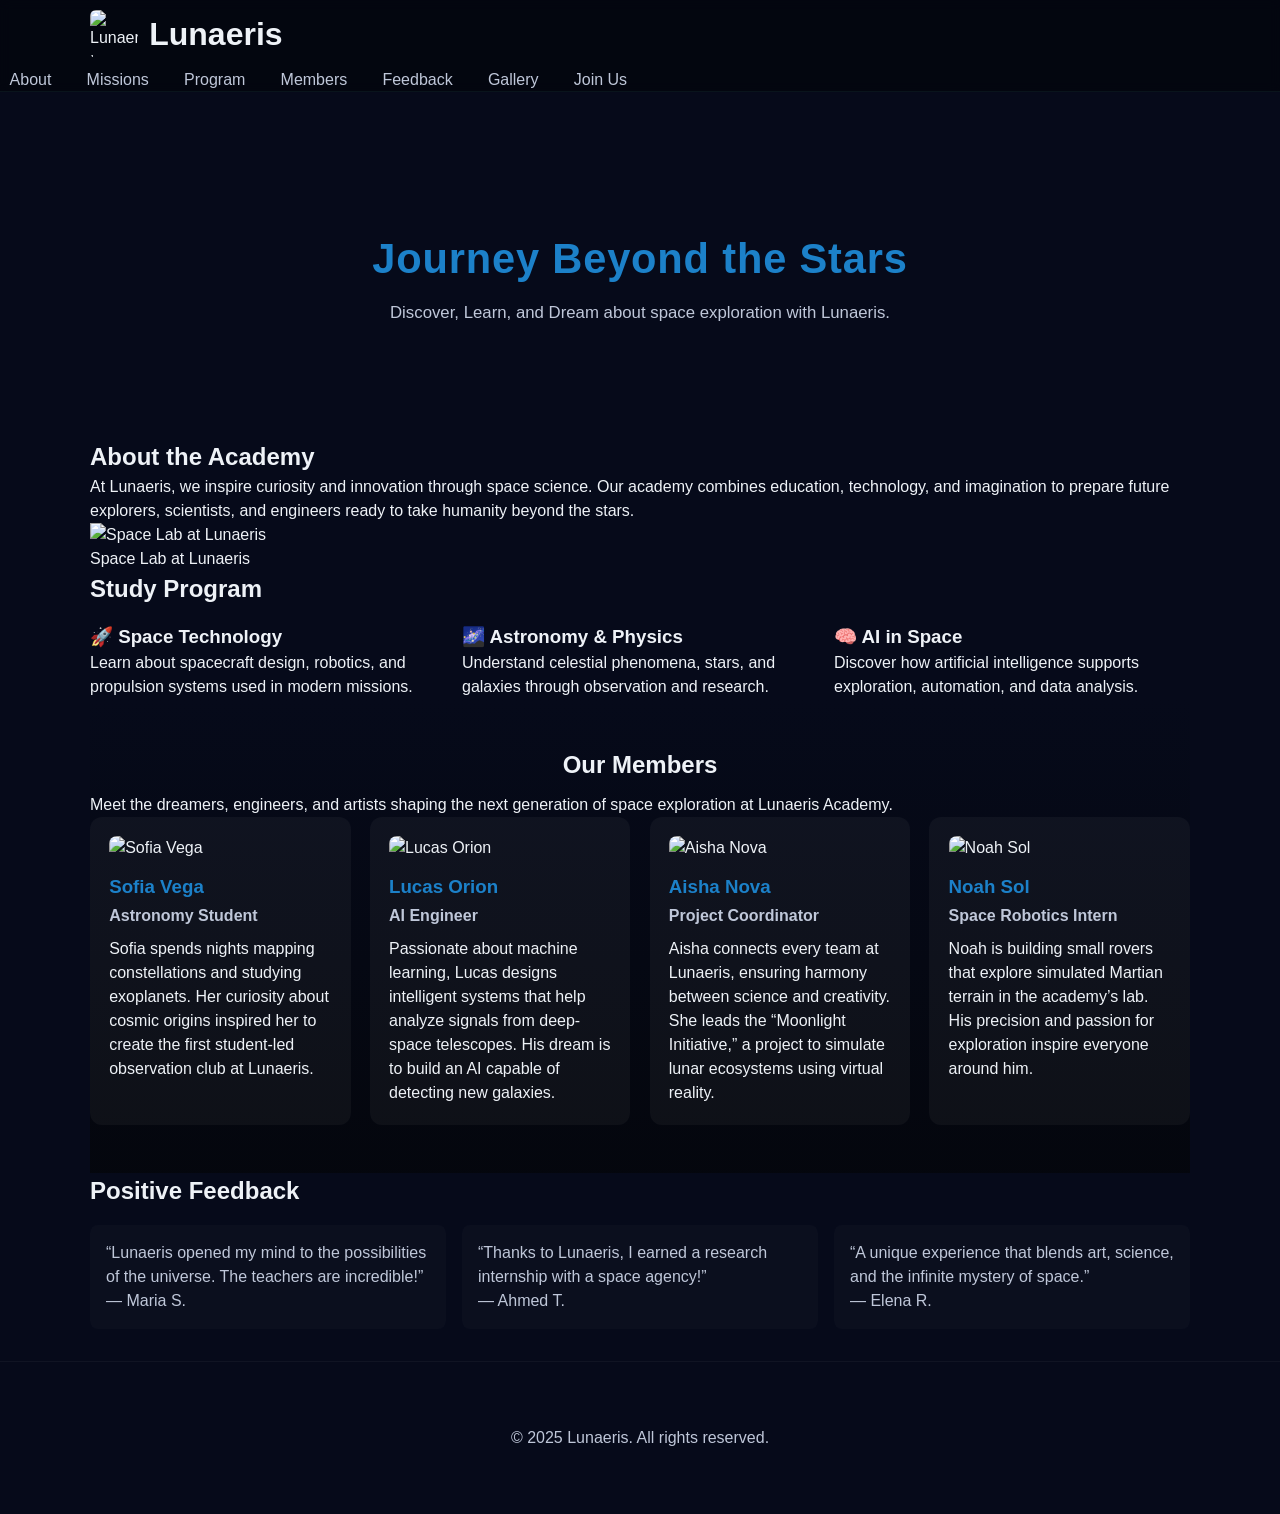
==== index.html @ 00a71065 "cambio 3" ====
<!DOCTYPE html>
<html lang="en">

<head>
    <meta charset="UTF-8">
    <meta name="viewport" content="width=device-width, initial-scale=1.0">
    <title>LUNAERIS— Exploring Beyond</title>
    <link rel="stylesheet" href="css/style.css">
    <link rel="icon" href="Recursos/favicon.png" type="image/png">
</head>

<body>
    <header class="header">
        <div class="container nav-container">
            <div class="logo">
                <img src="recursos/logo-lunaeris.png" alt="Lunaeris Logo">
                <h1>Lunaeris</h1>
            </div>
        </div>
        <nav class="nav">
            <ul class="nav-list">

                <li><a href="#about">About</a></li>
                <li><a href="#">Missions</a></li>
                <li><a href="#program">Program</a></li>
                <li><a href="#members">Members</a></li>
                <li><a href="#feedback">Feedback</a></li>
                <li><a href="gallery.html">Gallery</a></li>
                <li><a href="visit.html">Join Us</a></li>
            </ul>
        </nav>
    </header>
    <main class="container">
        <section class="hero">
            <h2>Journey Beyond the Stars</h2>
            <p>Discover, Learn, and Dream about space exploration with Lunaeris.</p>
        </section>
        <!-- ABOUT SECTION -->
        <section class="about">
            <div>
                <h2>About the Academy</h2>
                <p>At Lunaeris, we inspire curiosity and innovation through space science.
                    Our academy combines education, technology, and imagination to prepare future explorers,
                    scientists, and engineers ready to take humanity beyond the stars.</p>
                <img src="recursos/spacelab.jpeg" alt="Space Lab at Lunaeris">
                <p>Space Lab at Lunaeris</p>
            </div>
        </section>

        <!-- PROGRAM SECTION -->
        <section id="program" class="program">
            <h2>Study Program</h2>
            <div class="program-grid">
                <div class="program-item">
                    <h3>🚀 Space Technology</h3> <!--remove the icons-->
                    <p>Learn about spacecraft design, robotics, and propulsion systems used in modern missions.</p>
                </div>
                <div class="program-item">
                    <h3>🌌 Astronomy & Physics</h3>
                    <p>Understand celestial phenomena, stars, and galaxies through observation and research.</p>
                </div>
                <div class="program-item">
                    <h3>🧠 AI in Space</h3>
                    <p>Discover how artificial intelligence supports exploration, automation, and data analysis.</p>
                </div>
            </div>
        </section>

        <!-- MEMBERS SECTION -->
        <section id="members" class="members">
            <h2>Our Members</h2>
            <p>Meet the dreamers, engineers, and artists shaping the next generation of space exploration at
                Lunaeris Academy.
            </p>

            <div class="members-grid">
                <div class="member-card">
                    <img src="recursos/sofia.jpg" alt="Sofia Vega">
                    <h3>Sofia Vega</h3>
                    <p class="role">Astronomy Student</p>
                    <p class="desc">
                        Sofia spends nights mapping constellations and studying exoplanets. Her curiosity about
                        cosmic origins
                        inspired
                        her to create the first student-led observation club at Lunaeris.
                    </p>
                </div>

                <div class="member-card">
                    <img src="recursos/lucas.jpg" alt="Lucas Orion">
                    <h3>Lucas Orion</h3>
                    <p class="role">AI Engineer</p>
                    <p class="desc">
                        Passionate about machine learning, Lucas designs intelligent systems that help analyze
                        signals from
                        deep-space telescopes.
                        His dream is to build an AI capable of detecting new galaxies.
                    </p>
                </div>

                <div class="member-card">
                    <img src="recursos/aicha.jpg" alt="Aisha Nova">
                    <h3>Aisha Nova</h3>
                    <p class="role">Project Coordinator</p>
                    <p class="desc">
                        Aisha connects every team at Lunaeris, ensuring harmony between science and creativity.
                        She leads the “Moonlight Initiative,” a project to simulate lunar ecosystems using virtual
                        reality.
                    </p>
                </div>

                <div class="member-card">
                    <img src="recursos/noah.jpg" alt="Noah Sol">
                    <h3>Noah Sol</h3>
                    <p class="role">Space Robotics Intern</p>
                    <p class="desc">
                        Noah is building small rovers that explore simulated Martian terrain in the academy’s lab.
                        His precision and passion for exploration inspire everyone around him.
                    </p>
                </div>
            </div>
        </section>

        <!-- FEEDBACK SECTION -->
        <section id="feedback" class="feedback">
            <h2>Positive Feedback</h2>
            <div class="feedback-grid">
                <blockquote>
                    “Lunaeris opened my mind to the possibilities of the universe. The teachers are incredible!”<br>
                    <span>— Maria S.</span>
                </blockquote>
                <blockquote>
                    “Thanks to Lunaeris, I earned a research internship with a space agency!”<br>
                    <span>— Ahmed T.</span>
                </blockquote>
                <blockquote>
                    “A unique experience that blends art, science, and the infinite mystery of space.”<br>
                    <span>— Elena R.</span>
                </blockquote>
            </div>
        </section>
    </main>
    <footer class="footer">
        <div class="container">
            <p>&copy; 2025 Lunaeris. All rights reserved.</p>
        </div>
        <div class="social">
            <a href="#"><i class="instagram"></i></a>
            <a href="#"><i class="facebook"></i></a>
            <a href="#"><i class="twitter"></i></a>
            <a href="#"><i class="youtube"></i></a>
        </div>
    </footer>


</body>

</html>
---- css/style.css ----
/* 🌙 1. RESET + GLOBAL STYLES
* {
    margin: 0;
    padding: 0;
    box-sizing: border-box;
}

:root {
    --bg-dark: #060b1a;
    --accent: #7fffd4;
    --text-light: #f0f0f0;
    --text-gray: #a0a0a0;
    --card-bg: rgba(255, 255, 255, 0.05);
}

body {
    font-family: 'Poppins', sans-serif;
    color: var(--text-light);
    background-color: var(--bg-dark);
    line-height: 1.6;
}

/* 🌠 2. GLOBAL CONTAINER + BASIC STRUCTURE */
/* .container {
    width: 90%;
    max-width: 1100px;
    margin: 0 auto;
    padding: 2rem 0;
} */

/* 🌌 3. HEADER */
/* .header {
    background: rgba(0, 0, 0, 0.4);
    position: sticky;
    top: 0;
    backdrop-filter: blur(10px);
}

.nav-container {
    display: flex;
    justify-content: space-between;
    align-items: center;
}

.logo {
    display: flex;
    align-items: center;
    gap: 0.7rem;
}

.logo img {
    width: 50px;
    height: 50px;
}

.nav-list {
    display: flex;
    list-style: none;
    gap: 1.5rem;
}

.nav-list a {
    color: var(--text-light);
    text-decoration: none;
    font-weight: 500;
    transition: color 0.3s ease;
}

.nav-list a:hover {
    color: var(--accent);
} */

/* 🌙 4. HERO SECTION (WITH PARALLAX BACKGROUND) */
/* .hero {
    background-image: url("Recursos/effect.jpeg");
    background-attachment: fixed;
    background-position: center;
    background-size: cover;
    text-align: center;
    padding: 8rem 2rem;
}

.hero h2 {
    font-size: 2.8rem;
    margin-bottom: 1rem;
}

.hero p {
    font-size: 1.2rem;
    color: var(--text-gray);
}

.btn {
    display: inline-block;
    margin-top: 2rem;
    background: var(--accent);
    color: #000;
    padding: 0.8rem 1.5rem;
    border-radius: 50px;
    font-weight: bold;
    text-decoration: none;
    transition: all 0.3s ease;
}

.btn:hover {
    background: #fff;
} */

/* 🧑‍🚀 5. MEMBERS SECTION */
/* .members {
    background: linear-gradient(180deg, #0b1126 0%, #060b1a 100%);
    padding: 4rem 0;
    text-align: center;
}

.members h2 {
    font-size: 2rem;
    margin-bottom: 1rem;
}

.members p {
    color: var(--text-gray);
    margin-bottom: 2rem;
}

.members-grid {
    display: grid;
    grid-template-columns: repeat(auto-fit, minmax(250px, 1fr));
    gap: 2rem;
    justify-items: center;
}

.member-card {
    background: var(--card-bg);
    padding: 1.5rem;
    border-radius: 1rem;
    width: 100%;
    max-width: 280px;
    transition: transform 0.3s ease, box-shadow 0.3s ease;
}

.member-card:hover {
    transform: translateY(-8px);
    box-shadow: 0 10px 20px rgba(127, 255, 212, 0.15);
}

.member-card img {
    width: 100%;
    height: 240px;
    object-fit: cover;
    border-radius: 0.7rem;
    margin-bottom: 1rem;
}

.member-card h3 {
    color: var(--accent);
    margin-bottom: 0.3rem;
}

.member-card .role {
    font-weight: bold;
    color: var(--text-gray);
    margin-bottom: 0.5rem;
}

.member-card .desc {
    font-size: 0.9rem;
    color: #d0d0d0;
}

/* 🌑 6. FOOTER */
/* .footer {
    background: rgba(0, 0, 0, 0.4);
    text-align: center;
    padding: 2rem 0;
    border-top: 1px solid rgba(255, 255, 255, 0.1);
}

.footer .social a {
    color: var(--accent);
    margin: 0 0.5rem;
    font-size: 1.2rem;
    text-decoration: none;
} */ 



/* css/style.css - simple starter for hero + members + parallax */

* {
    margin: 0;
    padding: 0;
    box-sizing: border-box;
}

:root {
    --bg: #060a1a;
    --accent: #1c81c9;
    --muted: #bfc7d9;
    --card: rgba(255, 255, 255, 0.04);
}

body {
    font-family: 'Poppins', sans-serif;
    background: var(--bg);
    color: #eef2f7;
    line-height: 1.5;
}

/* container */
.container {
    width: 90%;
    max-width: 1100px;
    margin: 0 auto;
    padding: 2rem 0;
}

/* header */
.header {
    position: sticky;
    top: 0;
    background: rgba(0, 0, 0, 0.4);
    border-bottom: 1px solid rgba(127, 255, 224, 0.06);
    backdrop-filter: blur(6px);
}

.nav-container {
    display: flex;
    align-items: center;
    justify-content: space-between;
    gap: 1rem;
    padding: 0.6rem 0;
}

.logo {
    display: flex;
    align-items: center;
    gap: .7rem;
}

.logo img {
    width: 48px;
    height: 48px;
    object-fit: cover;
    border-radius: 6px;
}

.nav-list {
    display: flex;
    gap: 1rem;
    list-style: none;
}

.nav-list a {
    color: var(--muted);
    text-decoration: none;
    padding: .35rem .6rem;
    border-radius: 6px;
    transition: all .18s;
}

.nav-list a:hover {
    color: var(--accent);
    background: rgba(255, 255, 255, 0.02);
}

/* HERO with parallax */
.hero {
    background-image: url('../recursos/parallax-space.jpg');
    background-attachment: fixed;
    background-size: cover;
    background-position: center;
    padding: 6.5rem 1rem;
    text-align: center;
}

.hero h2 {
    font-size: 2.6rem;
    color: var(--accent);
    margin-bottom: .5rem;
    letter-spacing: .02em;
}

.hero p {
    color: var(--muted);
    font-size: 1.05rem;
    max-width: 800px;
    margin: 0.6rem auto;
}

.btn {
    display: inline-block;
    margin-top: 1.2rem;
    padding: .7rem 1.2rem;
    background: linear-gradient(90deg, var(--accent), #ff66b2);
    color: #001;
    border-radius: 999px;
    font-weight: 700;
    text-decoration: none;
}

/* ABOUT */
.about-inner {
    display: grid;
    grid-template-columns: 1fr 1fr;
    gap: 1.5rem;
    align-items: center;
}

.about-image img {
    width: 100%;
    max-height: 360px;
    object-fit: cover;
    border-radius: 10px;
}

/* PROGRAM */
.program-grid {
    display: grid;
    grid-template-columns: repeat(auto-fit, minmax(220px, 1fr));
    gap: 1rem;
    margin-top: 1rem;
}

/* MEMBERS */
.members {
    padding: 3rem 0;
    background: linear-gradient(180deg, rgba(6, 10, 26, 0.8), rgba(4, 6, 12, 0.9));
}

.members h2 {
    text-align: center;
    margin-bottom: .6rem;
}

.members .lead {
    text-align: center;
    color: var(--muted);
    margin-bottom: 1.2rem;
}

.members-grid {
    display: grid;
    grid-template-columns: repeat(auto-fit, minmax(250px, 1fr));
    gap: 1.2rem;
    justify-items: center;
}

.member-card {
    background: var(--card);
    padding: 1.2rem;
    border-radius: 12px;
    width: 100%;
    max-width: 320px;
    transition: transform .25s, box-shadow .25s;
}

.member-card img {
    width: 100%;
    height: 220px;
    object-fit: cover;
    border-radius: 8px;
    margin-bottom: .8rem;
}

.member-card h3 {
    color: var(--accent);
    margin-bottom: .2rem;
}

.member-card .role {
    color: var(--muted);
    font-weight: 600;
    margin-bottom: .6rem;
}

.member-card:hover {
    transform: translateY(-8px);
    box-shadow: 0 14px 30px rgba(50, 120, 140, 0.12);
}

/* FEEDBACK */
.feedback-grid {
    display: grid;
    grid-template-columns: repeat(auto-fit, minmax(220px, 1fr));
    gap: 1rem;
    margin-top: 1rem;
}

blockquote {
    background: rgba(255, 255, 255, 0.02);
    padding: 1rem;
    border-radius: 8px;
    color: var(--muted);
}

/* FOOTER */
.footer {
    padding: 2rem 0;
    text-align: center;
    border-top: 1px solid rgba(255, 255, 255, 0.04);
    color: var(--muted);
}

/* responsiveness */
@media (max-width:900px) {
    .about-inner {
        grid-template-columns: 1fr;
    }

    .hero h2 {
        font-size: 2rem;
    }
}
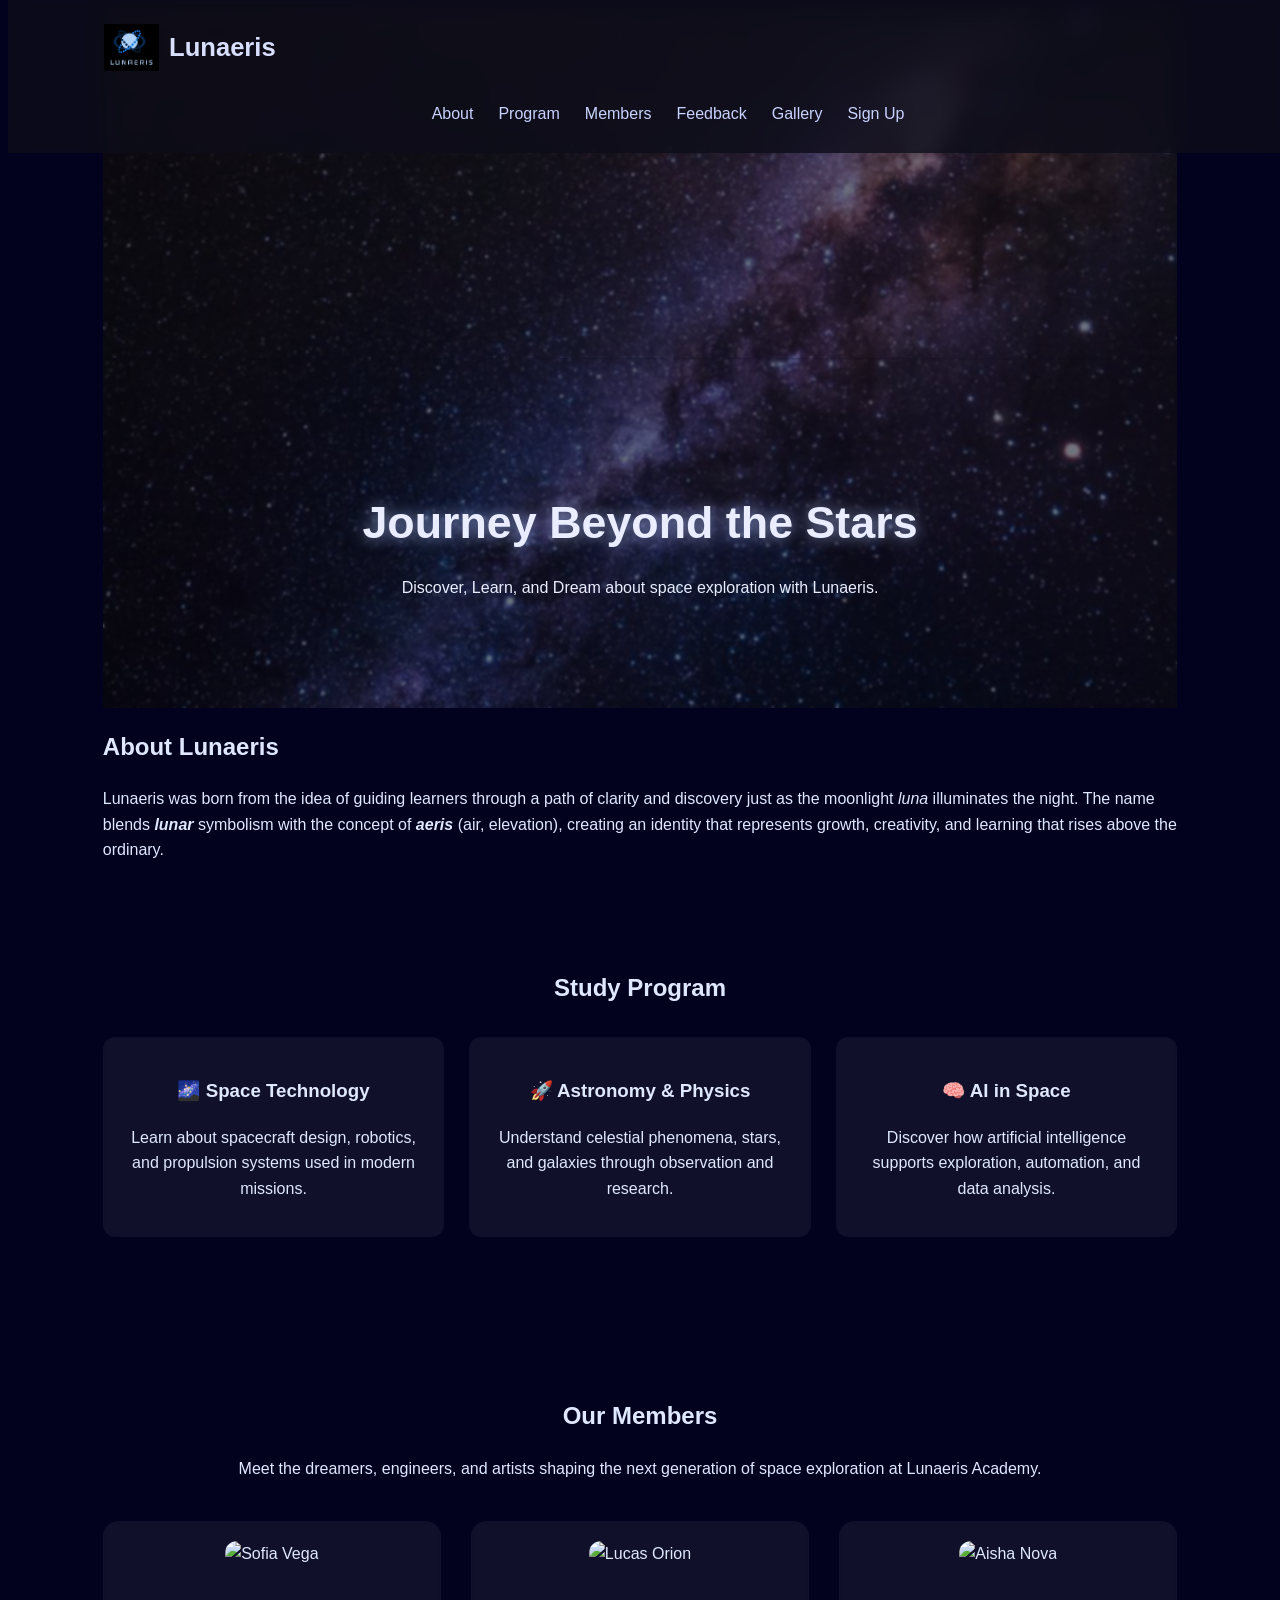
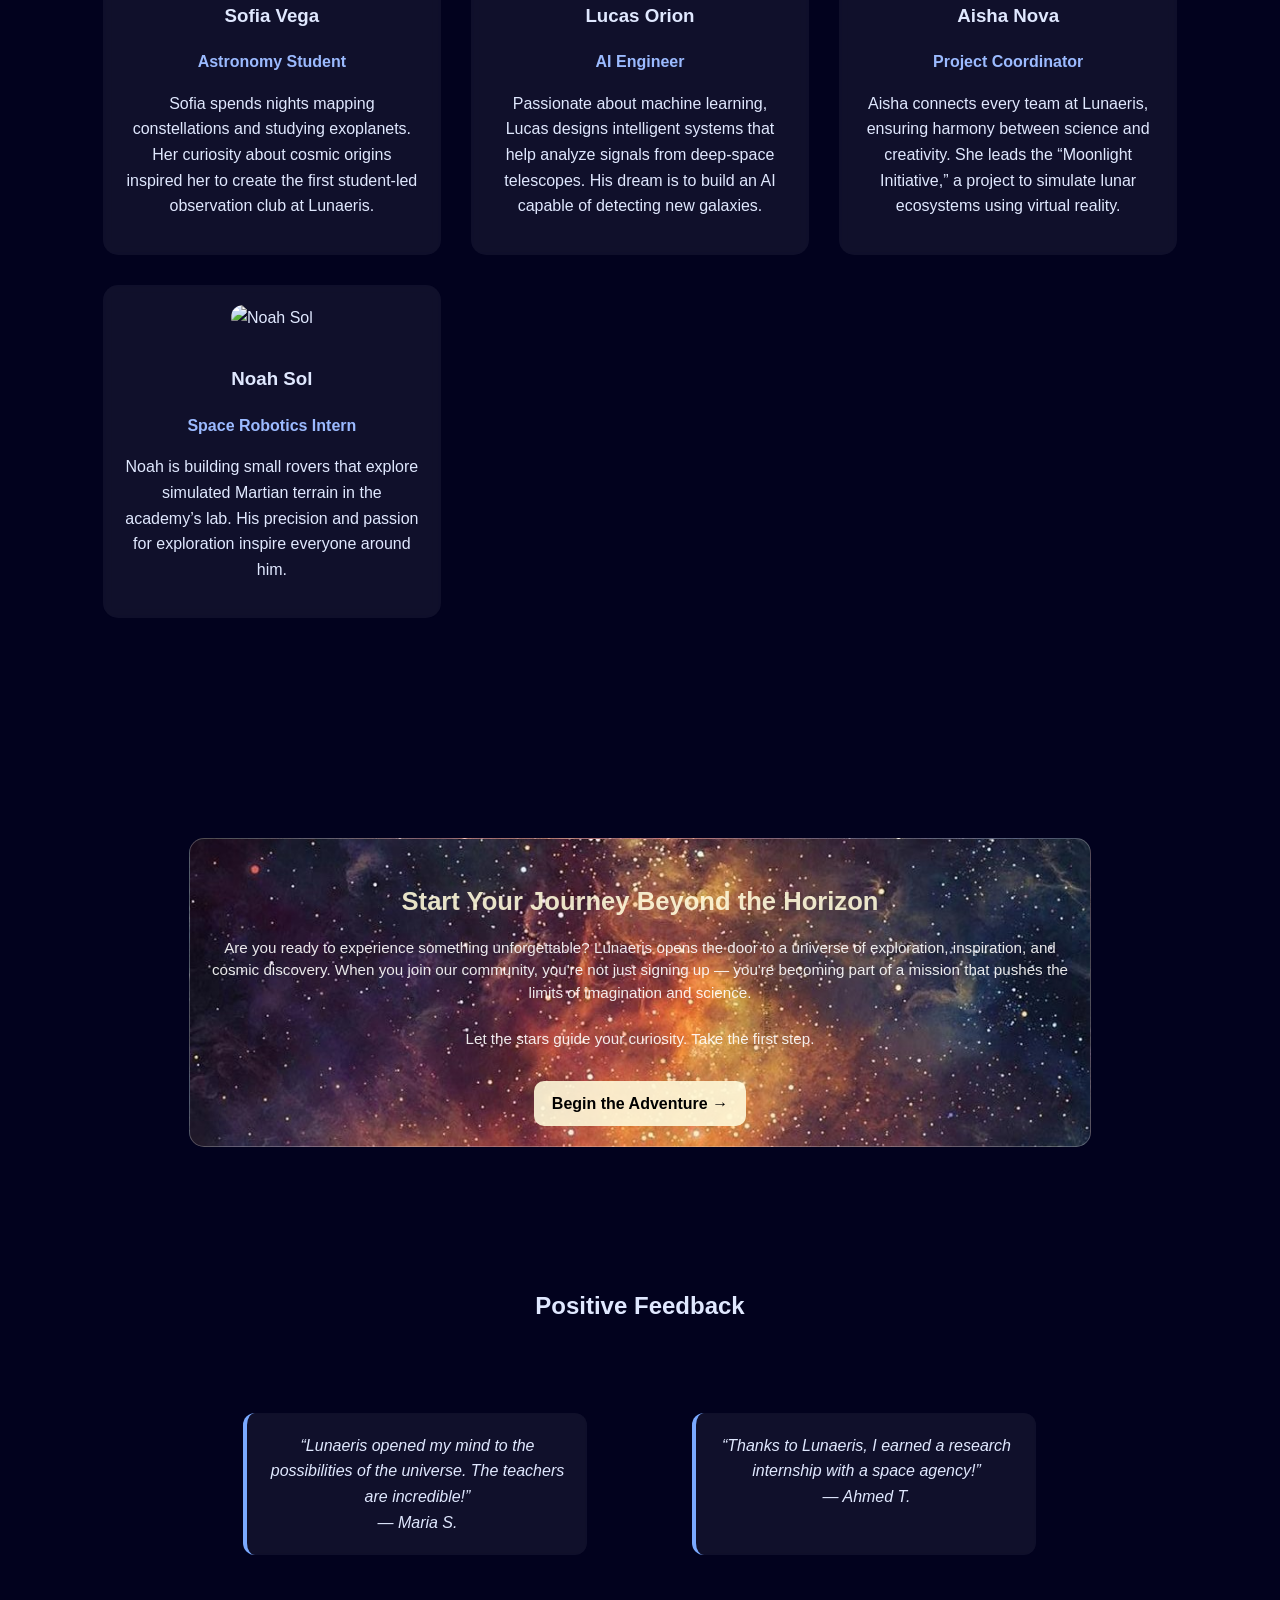
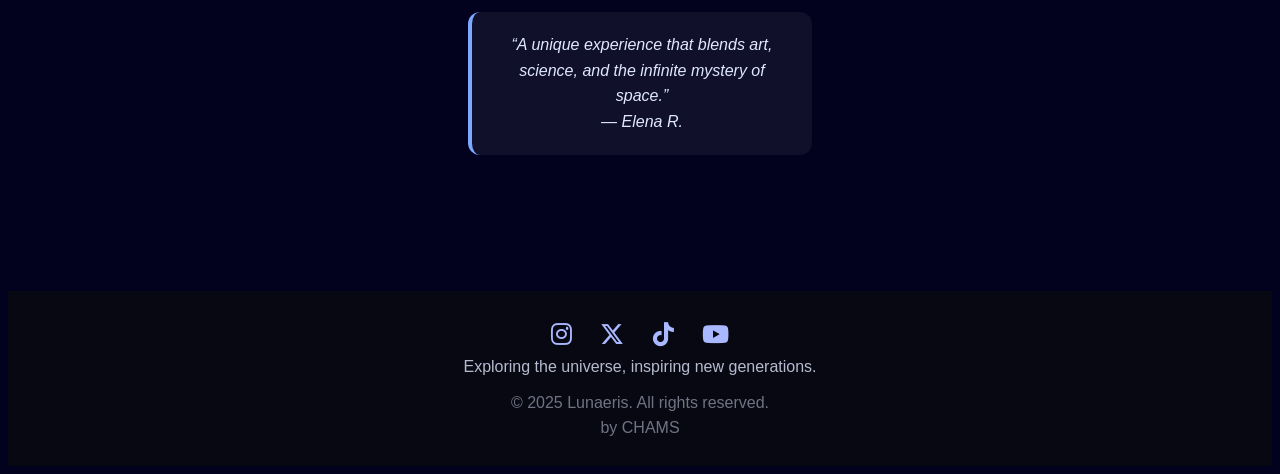
==== commit 2291caa2: "changes 4" ====
--- a/index.html
+++ b/index.html
@@ -7,44 +7,53 @@
     <title>LUNAERIS— Exploring Beyond</title>
     <link rel="stylesheet" href="css/style.css">
     <link rel="icon" href="Recursos/favicon.png" type="image/png">
+    <link rel="stylesheet" href="https://cdnjs.cloudflare.com/ajax/libs/font-awesome/6.5.0/css/all.min.css">
 </head>
 
 <body>
     <header class="header">
         <div class="container nav-container">
             <div class="logo">
-                <img src="recursos/logo-lunaeris.png" alt="Lunaeris Logo">
+                <img src="Recursos/logo-lunaeris.png" alt="Lunaeris Logo">
                 <h1>Lunaeris</h1>
             </div>
         </div>
         <nav class="nav">
             <ul class="nav-list">
 
-                <li><a href="#about">About</a></li>
-                <li><a href="#">Missions</a></li>
+                <li><a href="about.html" target="_blank">About</a></li>
                 <li><a href="#program">Program</a></li>
                 <li><a href="#members">Members</a></li>
                 <li><a href="#feedback">Feedback</a></li>
-                <li><a href="gallery.html">Gallery</a></li>
-                <li><a href="visit.html">Join Us</a></li>
+                <li><a href="gallery.html" target="_blank">Gallery</a></li>
+                <li><a href="form.html" target="_blank">Sign Up</a></li>
             </ul>
         </nav>
     </header>
     <main class="container">
         <section class="hero">
-            <h2>Journey Beyond the Stars</h2>
-            <p>Discover, Learn, and Dream about space exploration with Lunaeris.</p>
+
         </section>
+
+        <section class="parallax"></section>
+
+        <section class="parallax">
+            <div class="parallax-text">
+                <h2>Journey Beyond the Stars</h2>
+                <p>Discover, Learn, and Dream about space exploration with Lunaeris.</p>
+            </div>
+        </section>
+
         <!-- ABOUT SECTION -->
-        <section class="about">
-            <div>
-                <h2>About the Academy</h2>
-                <p>At Lunaeris, we inspire curiosity and innovation through space science.
-                    Our academy combines education, technology, and imagination to prepare future explorers,
-                    scientists, and engineers ready to take humanity beyond the stars.</p>
-                <img src="recursos/spacelab.jpeg" alt="Space Lab at Lunaeris">
-                <p>Space Lab at Lunaeris</p>
-            </div>
+
+        <section id="about" class="about-lunaeris">
+            <h2>About Lunaeris</h2>
+            <p class="about-intro">Lunaeris was born from the idea of guiding learners through a path of clarity and
+                discovery
+                just as the moonlight <i>luna</i> illuminates the night. The name blends <strong><i>lunar</i></strong>
+                symbolism with the concept
+                of <strong><i>aeris</i></strong> (air, elevation), creating an identity that represents growth,
+                creativity, and learning that rises above the ordinary.</p>
         </section>
 
         <!-- PROGRAM SECTION -->
@@ -52,15 +61,15 @@
             <h2>Study Program</h2>
             <div class="program-grid">
                 <div class="program-item">
-                    <h3>🚀 Space Technology</h3> <!--remove the icons-->
+                    <h3>&#127756; Space Technology</h3>
                     <p>Learn about spacecraft design, robotics, and propulsion systems used in modern missions.</p>
                 </div>
                 <div class="program-item">
-                    <h3>🌌 Astronomy & Physics</h3>
+                    <h3>&#128640; Astronomy & Physics</h3>
                     <p>Understand celestial phenomena, stars, and galaxies through observation and research.</p>
                 </div>
                 <div class="program-item">
-                    <h3>🧠 AI in Space</h3>
+                    <h3> &#129504; AI in Space</h3>
                     <p>Discover how artificial intelligence supports exploration, automation, and data analysis.</p>
                 </div>
             </div>
@@ -121,9 +130,23 @@
             </div>
         </section>
 
+        <div class="glass-box">
+            <h2>Start Your Journey Beyond the Horizon</h2>
+            <p>
+                Are you ready to experience something unforgettable?
+                Lunaeris opens the door to a universe of exploration, inspiration, and cosmic discovery.
+                When you join our community, you're not just signing up — you're becoming part of a mission
+                that pushes the limits of imagination and science.
+                <br><br>
+                Let the stars guide your curiosity. Take the first step.
+            </p>
+            <a href="form.html">Begin the Adventure →</a>
+        </div>
+
         <!-- FEEDBACK SECTION -->
         <section id="feedback" class="feedback">
             <h2>Positive Feedback</h2>
+            <br><br>
             <div class="feedback-grid">
                 <blockquote>
                     “Lunaeris opened my mind to the possibilities of the universe. The teachers are incredible!”<br>
@@ -139,17 +162,24 @@
                 </blockquote>
             </div>
         </section>
+
+
     </main>
     <footer class="footer">
+
+
+        <div class="social">
+            <a href="#" aria-label="Instagram"><i class="fa-brands fa-instagram"></i></a>
+            <a href="#" aria-label="Twitter / X"><i class="fa-brands fa-x-twitter"></i></a>
+            <a href="#" aria-label="TikTok"><i class="fa-brands fa-tiktok"></i></a>
+            <a href="#" aria-label="YouTube"><i class="fa-brands fa-youtube"></i></a>
+        </div>
+        <p>Exploring the universe, inspiring new generations.</p>
         <div class="container">
             <p>&copy; 2025 Lunaeris. All rights reserved.</p>
+            <p>by CHAMS</p>
         </div>
-        <div class="social">
-            <a href="#"><i class="instagram"></i></a>
-            <a href="#"><i class="facebook"></i></a>
-            <a href="#"><i class="twitter"></i></a>
-            <a href="#"><i class="youtube"></i></a>
-        </div>
+
     </footer>
 
 
--- a/css/style.css
+++ b/css/style.css
@@ -1,414 +1,410 @@
-/* 🌙 1. RESET + GLOBAL STYLES
-* {
-    margin: 0;
-    padding: 0;
-    box-sizing: border-box;
-}
-
-:root {
-    --bg-dark: #060b1a;
-    --accent: #7fffd4;
-    --text-light: #f0f0f0;
-    --text-gray: #a0a0a0;
-    --card-bg: rgba(255, 255, 255, 0.05);
-}
-
 body {
-    font-family: 'Poppins', sans-serif;
-    color: var(--text-light);
-    background-color: var(--bg-dark);
+    font-family: "Segoe UI", sans-serif;
+    background: #02021e;
+    color: #e0e8ff;
     line-height: 1.6;
-}
-
-/* 🌠 2. GLOBAL CONTAINER + BASIC STRUCTURE */
-/* .container {
-    width: 90%;
-    max-width: 1100px;
-    margin: 0 auto;
-    padding: 2rem 0;
-} */
-
-/* 🌌 3. HEADER */
-/* .header {
-    background: rgba(0, 0, 0, 0.4);
-    position: sticky;
+    scroll-behavior: smooth;
+}
+
+.container {
+    width: 85%;
+    margin: auto;
+}
+
+/* HEADER + NAV*/
+
+header {
+    background: rgba(13, 13, 26, 0.8);
+    backdrop-filter: blur(10px);
+    padding: 10px 0;
+    position: fixed;
     top: 0;
-    backdrop-filter: blur(10px);
-}
-
-.nav-container {
-    display: flex;
-    justify-content: space-between;
-    align-items: center;
-}
-
+    width: 100%;
+    z-index: 1000;
+}
+
+/* Logo Section */
 .logo {
     display: flex;
     align-items: center;
-    gap: 0.7rem;
+    gap: 10px;
 }
 
 .logo img {
-    width: 50px;
-    height: 50px;
+    width: 55px;
+    height: auto;
+}
+
+.logo h1 {
+    font-size: 1.6rem;
+    color: #d9dfff;
+}
+
+/* Navigation */
+.nav {
+    margin-top: 10px;
 }
 
 .nav-list {
     display: flex;
+    justify-content: center;
+    gap: 25px;
     list-style: none;
-    gap: 1.5rem;
 }
 
 .nav-list a {
-    color: var(--text-light);
+    color: #c9d3ff;
     text-decoration: none;
-    font-weight: 500;
-    transition: color 0.3s ease;
+    font-size: 1rem;
+    position: relative;
+    padding-bottom: 5px;
 }
 
 .nav-list a:hover {
-    color: var(--accent);
-} */
-
-/* 🌙 4. HERO SECTION (WITH PARALLAX BACKGROUND) */
-/* .hero {
-    background-image: url("Recursos/effect.jpeg");
+    color: #ffffff;
+}
+
+.nav-list a::after {
+    content: "";
+    position: absolute;
+    bottom: 0;
+    left: 0;
+    width: 0%;
+    height: 2px;
+    background: #7aa9ff;
+    transition: 0.3s;
+}
+
+.nav-list a:hover::after {
+    width: 100%;
+}
+
+
+/* PARALLAX SECTIONS */
+
+.parallax {
+    background-image: url("../Recursos/effect.jpeg");
+    background-size: cover;
+    background-position: center;
     background-attachment: fixed;
-    background-position: center;
-    background-size: cover;
-    text-align: center;
-    padding: 8rem 2rem;
-}
-
-.hero h2 {
+    min-height: 350px;
+    display: flex;
+    justify-content: center;
+    align-items: center;
+    position: relative;
+}
+
+.parallax::before {
+    content: "";
+    position: absolute;
+    width: 100%;
+    height: 100%;
+    background: rgba(5, 5, 20, 0.55);
+    backdrop-filter: blur(1px);
+}
+
+.parallax-text {
+    position: relative;
+    text-align: center;
+    color: #e9edff;
+    padding: 40px;
+}
+
+.parallax-text h2 {
     font-size: 2.8rem;
-    margin-bottom: 1rem;
-}
-
-.hero p {
-    font-size: 1.2rem;
-    color: var(--text-gray);
-}
-
-.btn {
-    display: inline-block;
-    margin-top: 2rem;
-    background: var(--accent);
-    color: #000;
-    padding: 0.8rem 1.5rem;
-    border-radius: 50px;
-    font-weight: bold;
-    text-decoration: none;
-    transition: all 0.3s ease;
-}
-
-.btn:hover {
-    background: #fff;
-} */
-
-/* 🧑‍🚀 5. MEMBERS SECTION */
-/* .members {
-    background: linear-gradient(180deg, #0b1126 0%, #060b1a 100%);
-    padding: 4rem 0;
-    text-align: center;
-}
-
-.members h2 {
-    font-size: 2rem;
-    margin-bottom: 1rem;
-}
-
-.members p {
-    color: var(--text-gray);
-    margin-bottom: 2rem;
+    margin-bottom: 15px;
+    text-shadow: 0 0 15px rgba(180, 200, 255, 0.7);
+}
+
+/* GRID program */
+
+.program {
+    padding: 70px 0;
+    text-align: center;
+}
+
+.program-grid {
+    display: grid;
+    grid-template-columns: repeat(auto-fit, minmax(260px, 1fr));
+    gap: 25px;
+    margin-top: 30px;
+}
+
+.program-item {
+    background: rgba(255, 255, 255, 0.06);
+    padding: 20px;
+    border-radius: 12px;
+    backdrop-filter: blur(4px);
+    transition: transform 0.3s;
+}
+
+.program-item:hover {
+    transform: translateY(-8px);
+}
+
+/* MEMBERS GRID */
+
+.members {
+    padding: 70px 0;
+    text-align: center;
 }
 
 .members-grid {
     display: grid;
     grid-template-columns: repeat(auto-fit, minmax(250px, 1fr));
-    gap: 2rem;
-    justify-items: center;
+    gap: 30px;
+    margin-top: 40px;
 }
 
 .member-card {
-    background: var(--card-bg);
-    padding: 1.5rem;
-    border-radius: 1rem;
-    width: 100%;
-    max-width: 280px;
-    transition: transform 0.3s ease, box-shadow 0.3s ease;
+    background: rgba(255, 255, 255, 0.06);
+    border-radius: 15px;
+    padding: 20px;
+    backdrop-filter: blur(5px);
+    transition: 0.3s;
+}
+
+.member-card img {
+    width: 100%;
+    border-radius: 10px;
+    margin-bottom: 15px;
+}
+
+.members-grid img {
+    width: 100%;
+    height: 280px;
+    object-fit: cover;
+    border-radius: 12px;
 }
 
 .member-card:hover {
-    transform: translateY(-8px);
-    box-shadow: 0 10px 20px rgba(127, 255, 212, 0.15);
-}
-
-.member-card img {
-    width: 100%;
-    height: 240px;
-    object-fit: cover;
-    border-radius: 0.7rem;
-    margin-bottom: 1rem;
-}
-
-.member-card h3 {
-    color: var(--accent);
-    margin-bottom: 0.3rem;
-}
-
-.member-card .role {
+    transform: scale(1.03);
+    box-shadow: 0 0 20px rgba(120, 140, 255, 0.4);
+}
+
+.role {
+    color: #9bbaff;
     font-weight: bold;
-    color: var(--text-gray);
-    margin-bottom: 0.5rem;
-}
-
-.member-card .desc {
+    margin-bottom: 10px;
+}
+
+/* FEEDBACK */
+
+.feedback {
+    padding: 70px 0;
+    text-align: center;
+}
+
+.feedback-grid {
+    display: flex;
+    flex-wrap: wrap;
+    gap: 25px;
+    justify-content: center;
+}
+
+blockquote {
+    background: rgba(255, 255, 255, 0.06);
+    border-left: 4px solid #7aa9ff;
+    padding: 20px;
+    width: 300px;
+    border-radius: 12px;
+    font-style: italic;
+    backdrop-filter: blur(3px);
+}
+
+/*FOOTER */
+
+footer {
+    background: #080812;
+    padding: 25px 0;
+    text-align: center;
+    margin-top: 50px;
+    color: #aab9ff;
+}
+
+.footer p {
+    font-size: 1rem;
+    opacity: 0.8;
+    max-width: 500px;
+    margin: 0 auto;
+    color: #e0e8ff;
+}
+
+.social a {
+    display: inline-block;
+    margin: 0 12px;
+    font-size: 1.5rem;
+    color: #aab9ff;
+    transition: 0.3s;
+}
+
+.social a:hover {
+    color: #ffffff;
+    transform: scale(1.2);
+}
+
+.footer .container {
+    margin-top: 10px;
     font-size: 0.9rem;
-    color: #d0d0d0;
-}
-
-/* 🌑 6. FOOTER */
-/* .footer {
-    background: rgba(0, 0, 0, 0.4);
-    text-align: center;
-    padding: 2rem 0;
-    border-top: 1px solid rgba(255, 255, 255, 0.1);
-}
-
-.footer .social a {
-    color: var(--accent);
-    margin: 0 0.5rem;
-    font-size: 1.2rem;
+    opacity: 0.6;
+}
+
+/* efecto vidirio */
+.glass-box {
+    margin: 150px auto 50px;
+    text-align: center;
+    right: 30px;
+    width: 80%;
+    background: rgba(255, 255, 255, 0.12);
+    border-radius: 15px;
+    padding: 20px;
+    backdrop-filter: blur(10px);
+    border: 1px solid rgba(255, 255, 255, 0.25);
+    color: #fff;
+    z-index: 1000;
+    background-image: url("../Recursos/nebula.jpeg");
+    background-size: cover;
+}
+
+.glass-box h2 {
+    font-size: 1.6rem;
+    margin-bottom: 10px;
+    color: #fffadae4;
+}
+
+.glass-box p {
+    font-size: 0.95rem;
+    line-height: 1.5;
+    opacity: 0.9;
+}
+
+.glass-box a {
+    display: inline-block;
+    margin-top: 15px;
+    padding: 10px 18px;
+    background: #fffadae4;
+    color: #000;
+    border-radius: 10px;
+    font-weight: bold;
     text-decoration: none;
-} */ 
-
-
-
-/* css/style.css - simple starter for hero + members + parallax */
-
-* {
-    margin: 0;
-    padding: 0;
-    box-sizing: border-box;
-}
-
-:root {
-    --bg: #060a1a;
-    --accent: #1c81c9;
-    --muted: #bfc7d9;
-    --card: rgba(255, 255, 255, 0.04);
-}
-
-body {
-    font-family: 'Poppins', sans-serif;
-    background: var(--bg);
-    color: #eef2f7;
-    line-height: 1.5;
-}
-
-/* container */
-.container {
-    width: 90%;
-    max-width: 1100px;
-    margin: 0 auto;
-    padding: 2rem 0;
-}
-
-/* header */
-.header {
-    position: sticky;
-    top: 0;
-    background: rgba(0, 0, 0, 0.4);
-    border-bottom: 1px solid rgba(127, 255, 224, 0.06);
-    backdrop-filter: blur(6px);
-}
-
-.nav-container {
-    display: flex;
-    align-items: center;
-    justify-content: space-between;
-    gap: 1rem;
-    padding: 0.6rem 0;
-}
-
-.logo {
-    display: flex;
-    align-items: center;
-    gap: .7rem;
-}
-
-.logo img {
-    width: 48px;
-    height: 48px;
-    object-fit: cover;
-    border-radius: 6px;
-}
-
-.nav-list {
-    display: flex;
-    gap: 1rem;
-    list-style: none;
-}
-
-.nav-list a {
-    color: var(--muted);
-    text-decoration: none;
-    padding: .35rem .6rem;
-    border-radius: 6px;
-    transition: all .18s;
-}
-
-.nav-list a:hover {
-    color: var(--accent);
-    background: rgba(255, 255, 255, 0.02);
-}
-
-/* HERO with parallax */
-.hero {
-    background-image: url('../recursos/parallax-space.jpg');
-    background-attachment: fixed;
-    background-size: cover;
-    background-position: center;
-    padding: 6.5rem 1rem;
-    text-align: center;
-}
-
-.hero h2 {
-    font-size: 2.6rem;
-    color: var(--accent);
-    margin-bottom: .5rem;
-    letter-spacing: .02em;
-}
-
-.hero p {
-    color: var(--muted);
-    font-size: 1.05rem;
-    max-width: 800px;
-    margin: 0.6rem auto;
-}
-
-.btn {
-    display: inline-block;
-    margin-top: 1.2rem;
-    padding: .7rem 1.2rem;
-    background: linear-gradient(90deg, var(--accent), #ff66b2);
-    color: #001;
-    border-radius: 999px;
-    font-weight: 700;
-    text-decoration: none;
-}
-
-/* ABOUT */
-.about-inner {
-    display: grid;
-    grid-template-columns: 1fr 1fr;
-    gap: 1.5rem;
-    align-items: center;
-}
-
-.about-image img {
-    width: 100%;
-    max-height: 360px;
-    object-fit: cover;
-    border-radius: 10px;
-}
-
-/* PROGRAM */
-.program-grid {
-    display: grid;
-    grid-template-columns: repeat(auto-fit, minmax(220px, 1fr));
-    gap: 1rem;
-    margin-top: 1rem;
-}
-
-/* MEMBERS */
-.members {
-    padding: 3rem 0;
-    background: linear-gradient(180deg, rgba(6, 10, 26, 0.8), rgba(4, 6, 12, 0.9));
-}
-
-.members h2 {
-    text-align: center;
-    margin-bottom: .6rem;
-}
-
-.members .lead {
-    text-align: center;
-    color: var(--muted);
-    margin-bottom: 1.2rem;
-}
-
-.members-grid {
+    transition: 0.3s;
+}
+
+.glass-box a:hover {
+    background: #fff;
+    transform: scale(1.05);
+}
+
+/* gallery */
+
+.gallery-categories {
+    text-align: center;
+    margin: 40px auto;
+}
+
+.filter-btn {
+    background: rgba(255, 255, 255, 0.07);
+    border: 1px solid rgba(255, 255, 255, 0.15);
+    padding: 8px 18px;
+    margin: 5px;
+    border-radius: 8px;
+    cursor: pointer;
+    color: #cfd8ff;
+    transition: 0.3s;
+}
+
+.filter-btn:hover {
+    background: rgba(255, 255, 255, 0.15);
+    transform: translateY(-3px);
+}
+
+/* Gallery Grid */
+
+.gallery-category-grid {
+    margin-top: 60px;
     display: grid;
     grid-template-columns: repeat(auto-fit, minmax(250px, 1fr));
-    gap: 1.2rem;
-    justify-items: center;
-}
-
-.member-card {
-    background: var(--card);
-    padding: 1.2rem;
+    gap: 30px;
+}
+
+.category-card {
+    background: rgba(255, 255, 255, 0.05);
+    border-radius: 15px;
+    overflow: hidden;
+    backdrop-filter: blur(6px);
+    transition: 0.3s;
+    cursor: pointer;
+    text-align: center;
+}
+
+.category-card:hover {
+    transform: translateY(-8px);
+    box-shadow: 0 0 20px rgba(120, 140, 255, 0.4);
+}
+
+.category-card img {
+    width: 100%;
+    height: 180px;
+    object-fit: cover;
+}
+
+.category-card h3 {
+    margin: 15px 0 5px;
+    color: #9ad4ff;
+    font-size: 1.3rem;
+}
+
+.category-card p {
+    opacity: 0.8;
+    padding: 0 15px 20px;
+    font-size: 0.9rem;
+}
+
+.tall {
+    grid-row: span 2;
+}
+
+.wide {
+    grid-column: span 2;
+}
+
+.upload-cta {
+    padding: 60px 0;
+    text-align: center;
+}
+
+.upload-box {
+    width: 60%;
+    margin: auto;
+    padding: 30px;
     border-radius: 12px;
-    width: 100%;
-    max-width: 320px;
-    transition: transform .25s, box-shadow .25s;
-}
-
-.member-card img {
-    width: 100%;
-    height: 220px;
-    object-fit: cover;
-    border-radius: 8px;
-    margin-bottom: .8rem;
-}
-
-.member-card h3 {
-    color: var(--accent);
-    margin-bottom: .2rem;
-}
-
-.member-card .role {
-    color: var(--muted);
-    font-weight: 600;
-    margin-bottom: .6rem;
-}
-
-.member-card:hover {
-    transform: translateY(-8px);
-    box-shadow: 0 14px 30px rgba(50, 120, 140, 0.12);
-}
-
-/* FEEDBACK */
-.feedback-grid {
-    display: grid;
-    grid-template-columns: repeat(auto-fit, minmax(220px, 1fr));
-    gap: 1rem;
-    margin-top: 1rem;
-}
-
-blockquote {
-    background: rgba(255, 255, 255, 0.02);
-    padding: 1rem;
-    border-radius: 8px;
-    color: var(--muted);
-}
-
-/* FOOTER */
-.footer {
-    padding: 2rem 0;
-    text-align: center;
-    border-top: 1px solid rgba(255, 255, 255, 0.04);
-    color: var(--muted);
-}
-
-/* responsiveness */
-@media (max-width:900px) {
-    .about-inner {
-        grid-template-columns: 1fr;
-    }
-
-    .hero h2 {
-        font-size: 2rem;
-    }
-}
+    background: rgba(255, 255, 255, 0.06);
+    backdrop-filter: blur(5px);
+}
+
+.upload-box h3 {
+    margin-bottom: 10px;
+    color: #a9c6ff;
+}
+
+.upload-box p {
+    opacity: 0.9;
+}
+
+.cta-btn {
+    display: inline-block;
+    margin-top: 15px;
+    padding: 10px 22px;
+    color: #000;
+    background: #9ad4ff;
+    border-radius: 10px;
+    text-decoration: none;
+    font-weight: bold;
+    transition: 0.3s;
+}
+
+.cta-btn:hover {
+    background: #fff;
+    transform: scale(1.05);
+}
+
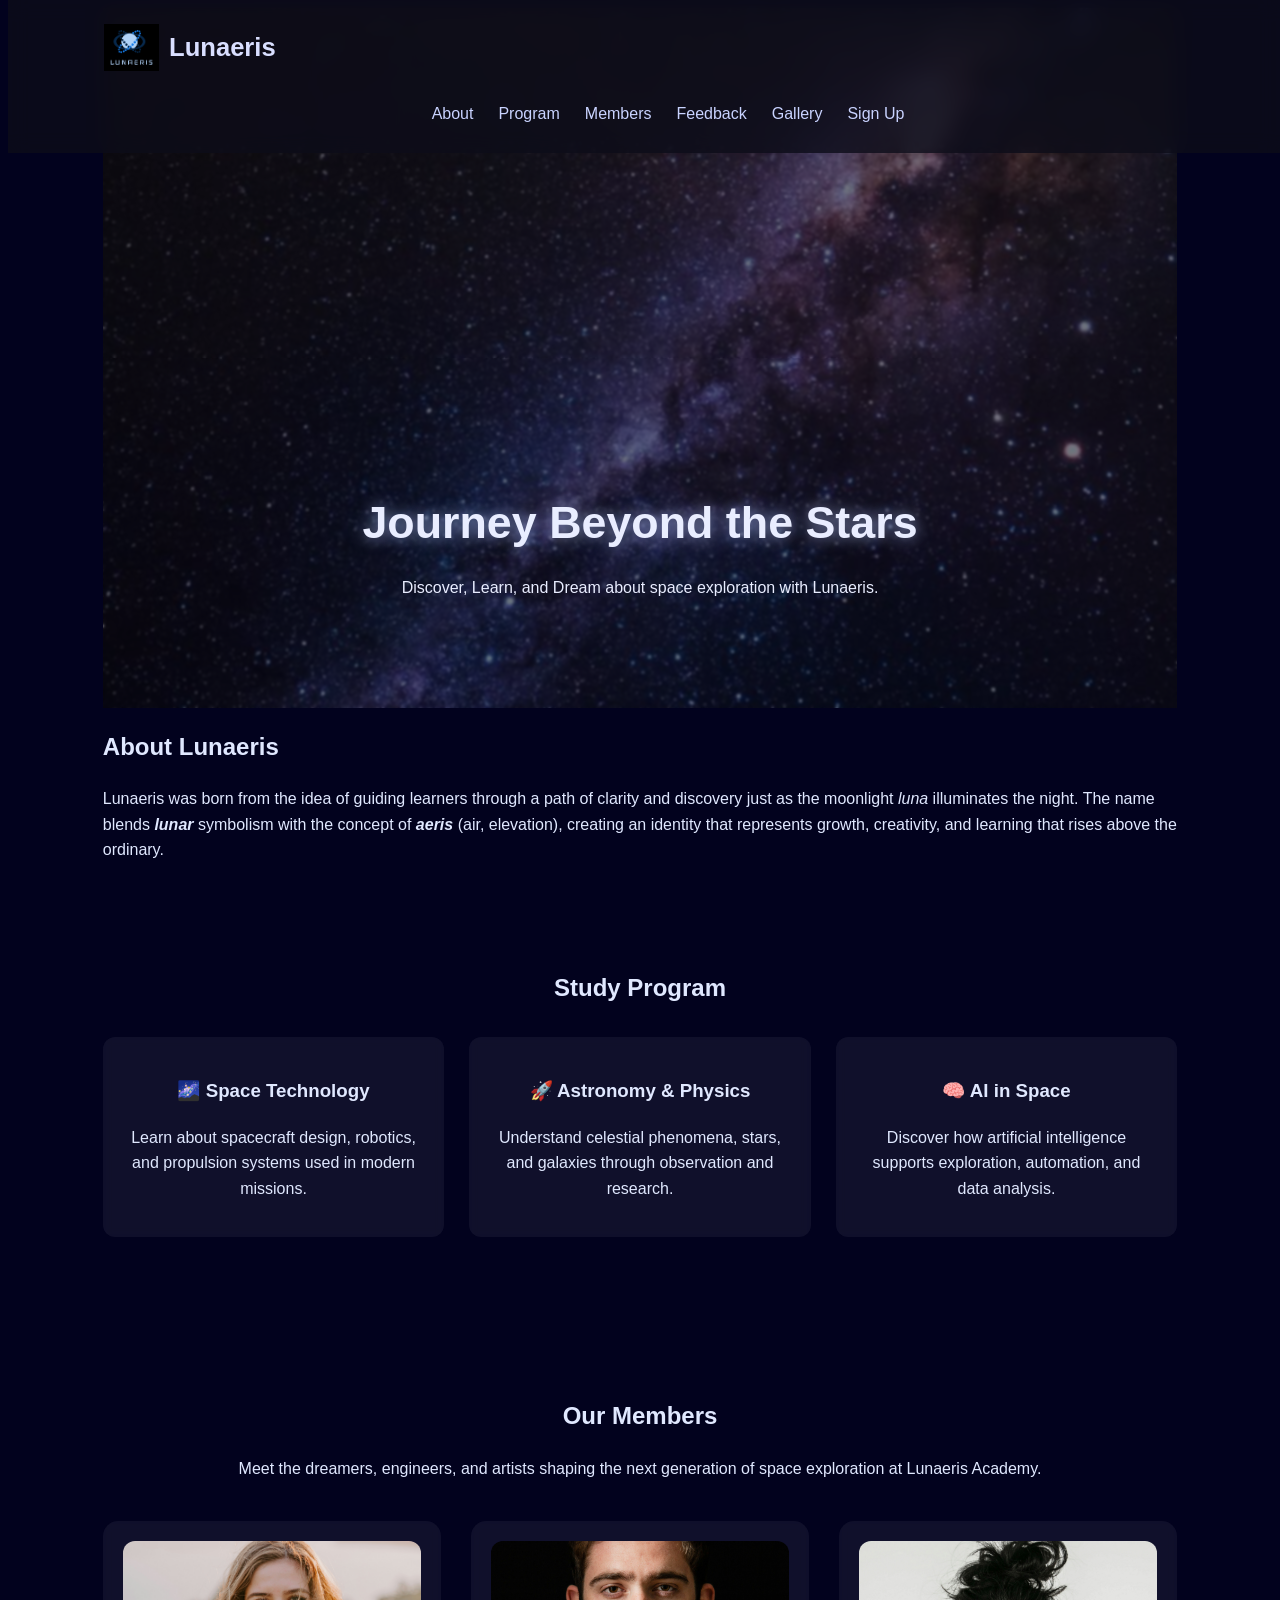
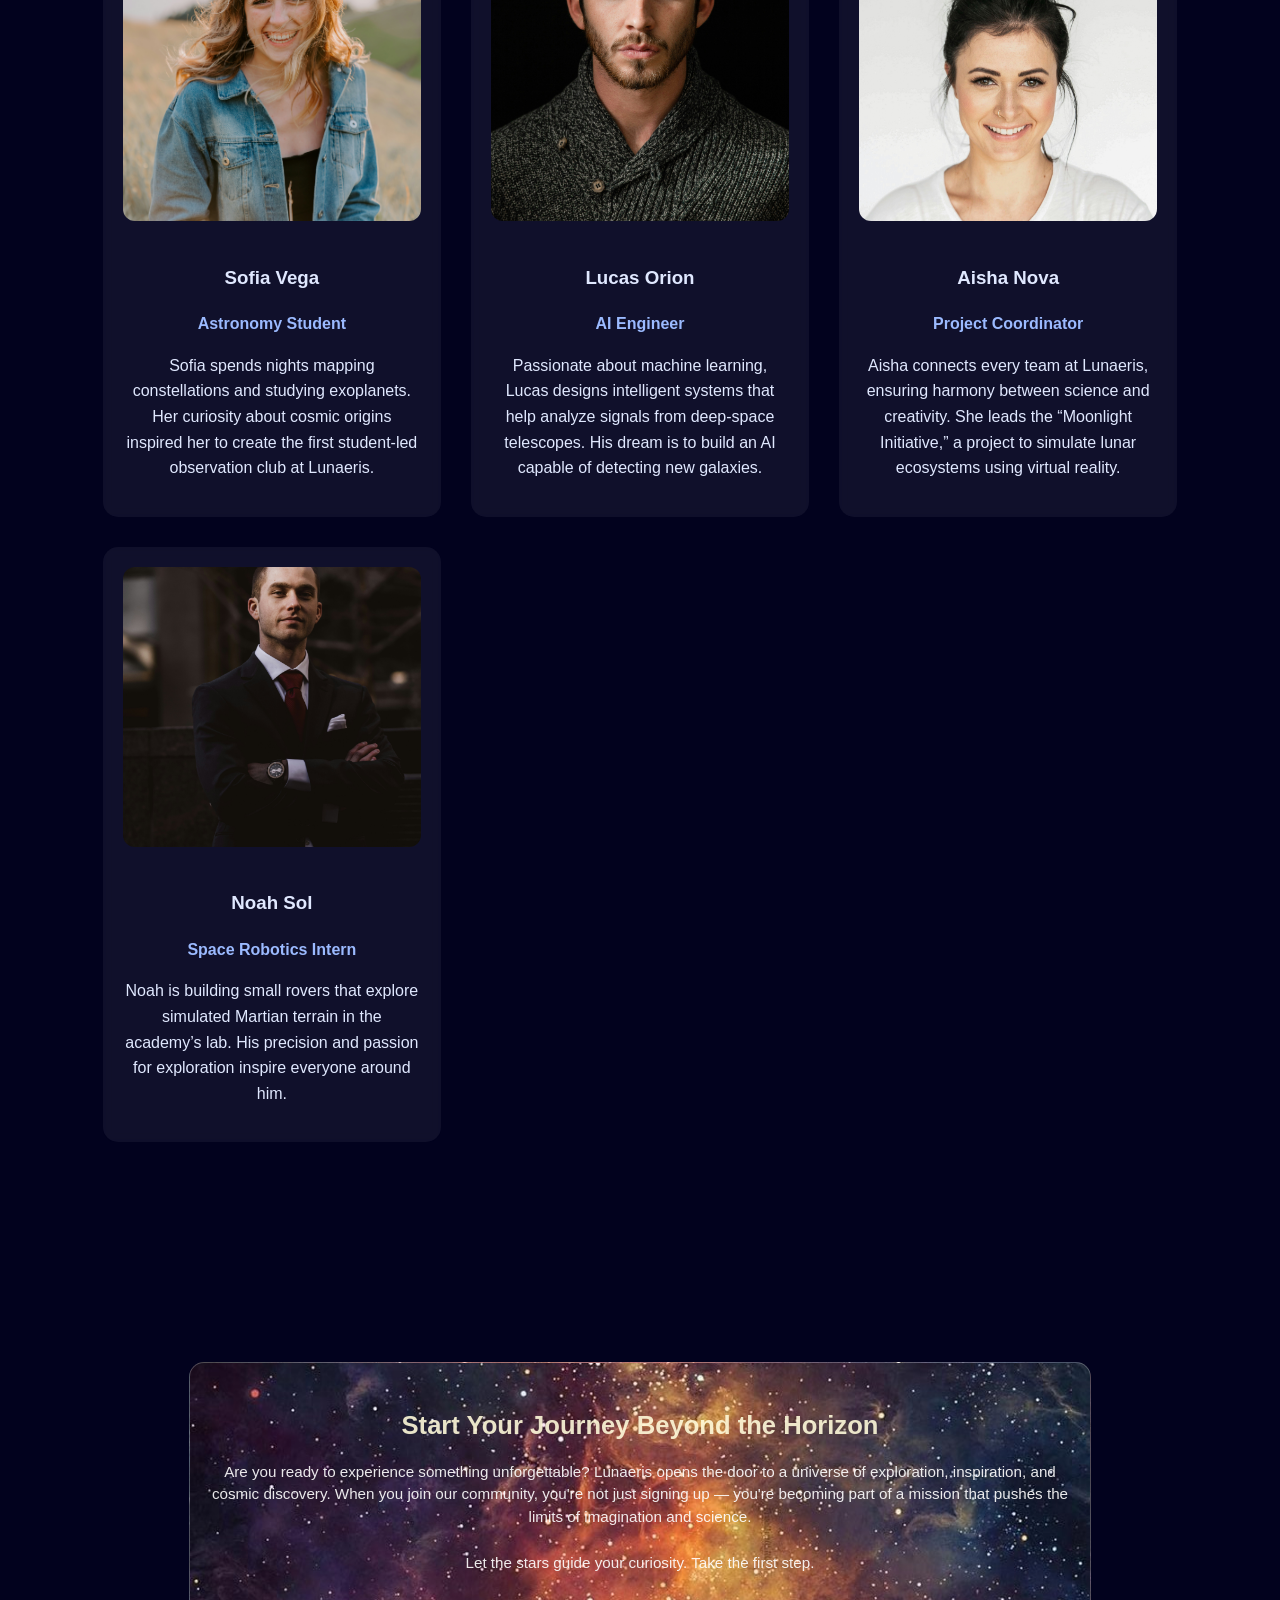
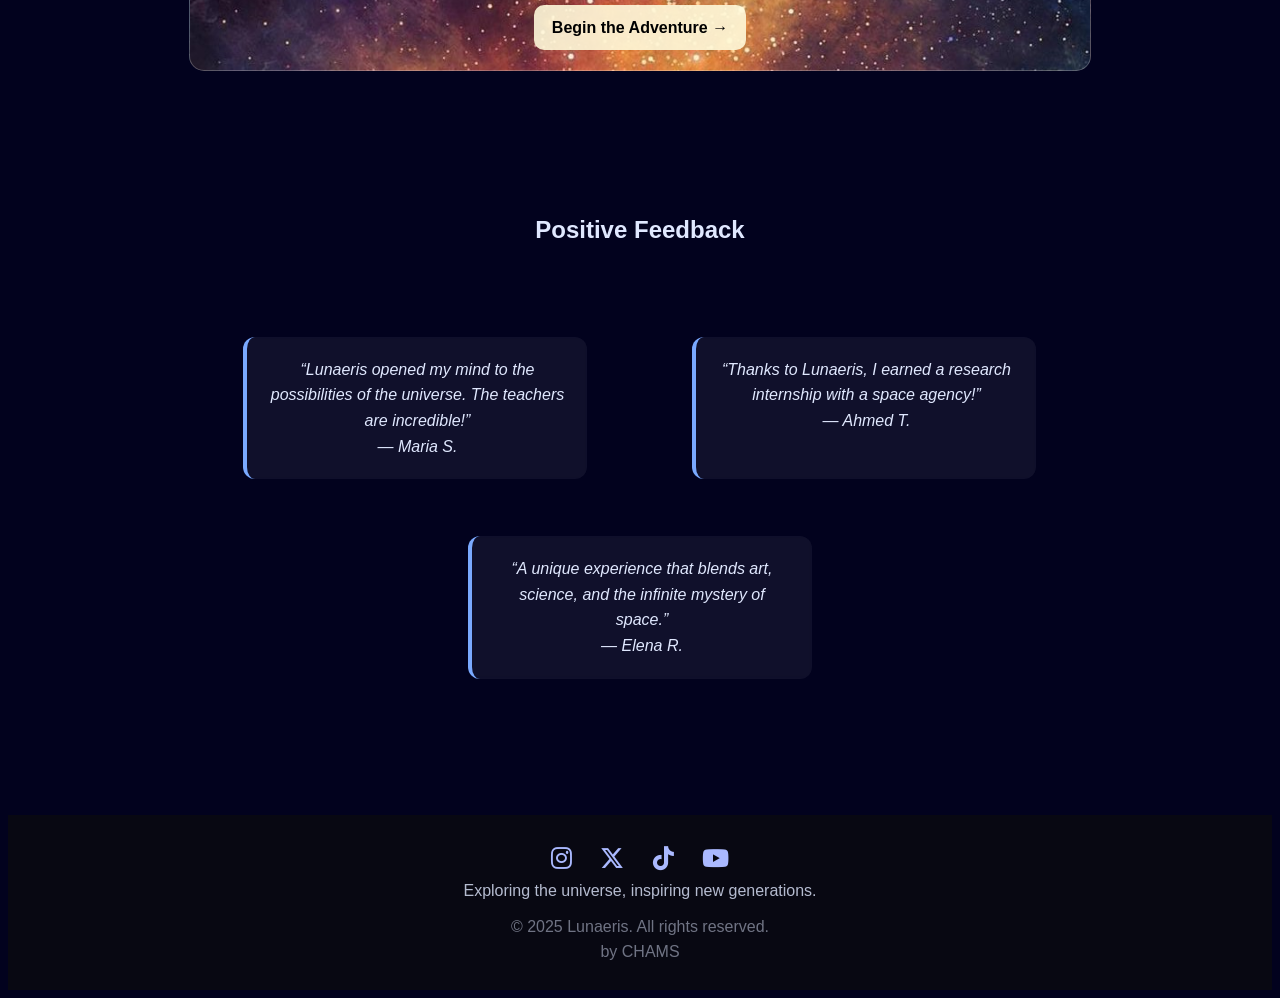
==== commit 857521db: "change 5" ====
--- a/index.html
+++ b/index.html
@@ -21,12 +21,12 @@
         <nav class="nav">
             <ul class="nav-list">
 
-                <li><a href="about.html" target="_blank">About</a></li>
+                <li><a href="about.html" >About</a></li>
                 <li><a href="#program">Program</a></li>
                 <li><a href="#members">Members</a></li>
                 <li><a href="#feedback">Feedback</a></li>
-                <li><a href="gallery.html" target="_blank">Gallery</a></li>
-                <li><a href="form.html" target="_blank">Sign Up</a></li>
+                <li><a href="gallery.html" >Gallery</a></li>
+                <li><a href="form.html" >Sign Up</a></li>
             </ul>
         </nav>
     </header>
@@ -84,7 +84,7 @@
 
             <div class="members-grid">
                 <div class="member-card">
-                    <img src="recursos/sofia.jpg" alt="Sofia Vega">
+                    <img src="Recursos/sofia.jpg" alt="Sofia Vega">
                     <h3>Sofia Vega</h3>
                     <p class="role">Astronomy Student</p>
                     <p class="desc">
@@ -96,7 +96,7 @@
                 </div>
 
                 <div class="member-card">
-                    <img src="recursos/lucas.jpg" alt="Lucas Orion">
+                    <img src="Recursos/lucas.jpg" alt="Lucas Orion">
                     <h3>Lucas Orion</h3>
                     <p class="role">AI Engineer</p>
                     <p class="desc">
@@ -108,7 +108,7 @@
                 </div>
 
                 <div class="member-card">
-                    <img src="recursos/aicha.jpg" alt="Aisha Nova">
+                    <img src="Recursos/aicha.jpg" alt="Aisha Nova">
                     <h3>Aisha Nova</h3>
                     <p class="role">Project Coordinator</p>
                     <p class="desc">
@@ -119,7 +119,7 @@
                 </div>
 
                 <div class="member-card">
-                    <img src="recursos/noah.jpg" alt="Noah Sol">
+                    <img src="Recursos/noah.jpg" alt="Noah Sol">
                     <h3>Noah Sol</h3>
                     <p class="role">Space Robotics Intern</p>
                     <p class="desc">
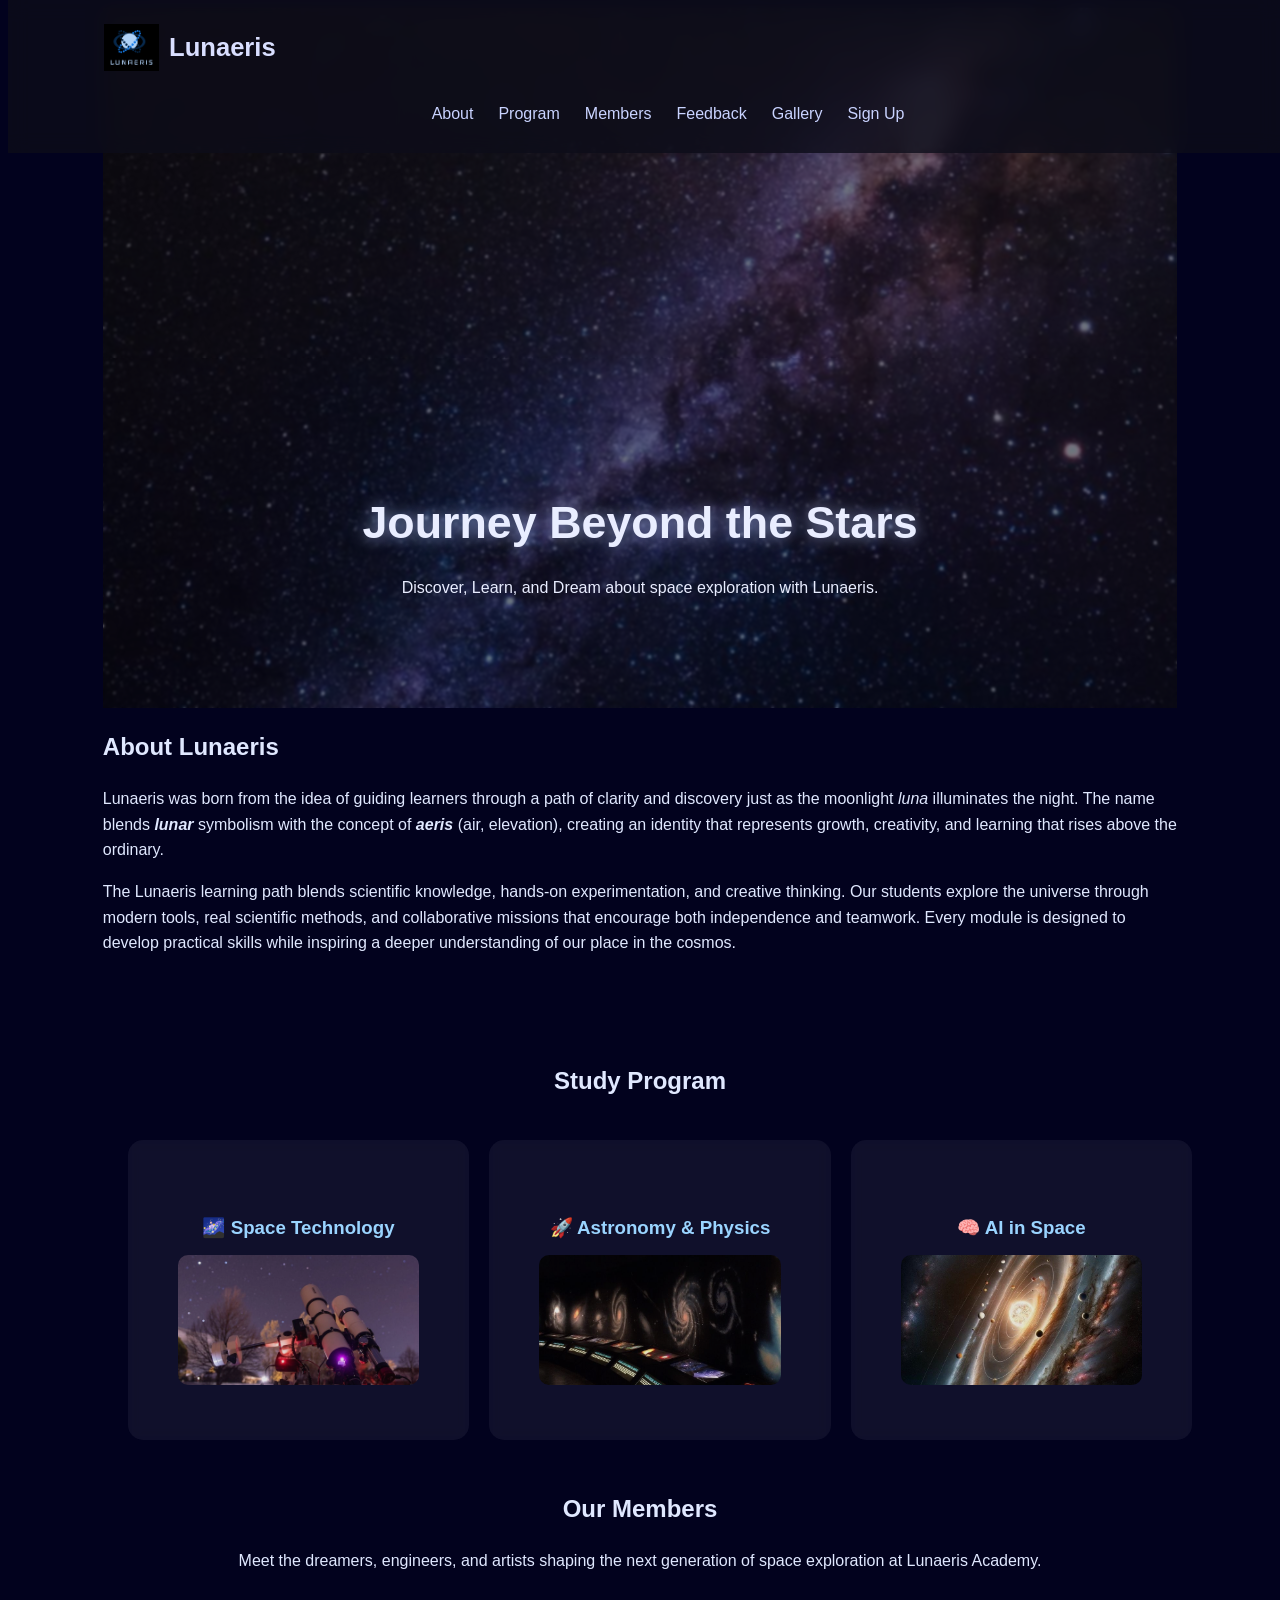
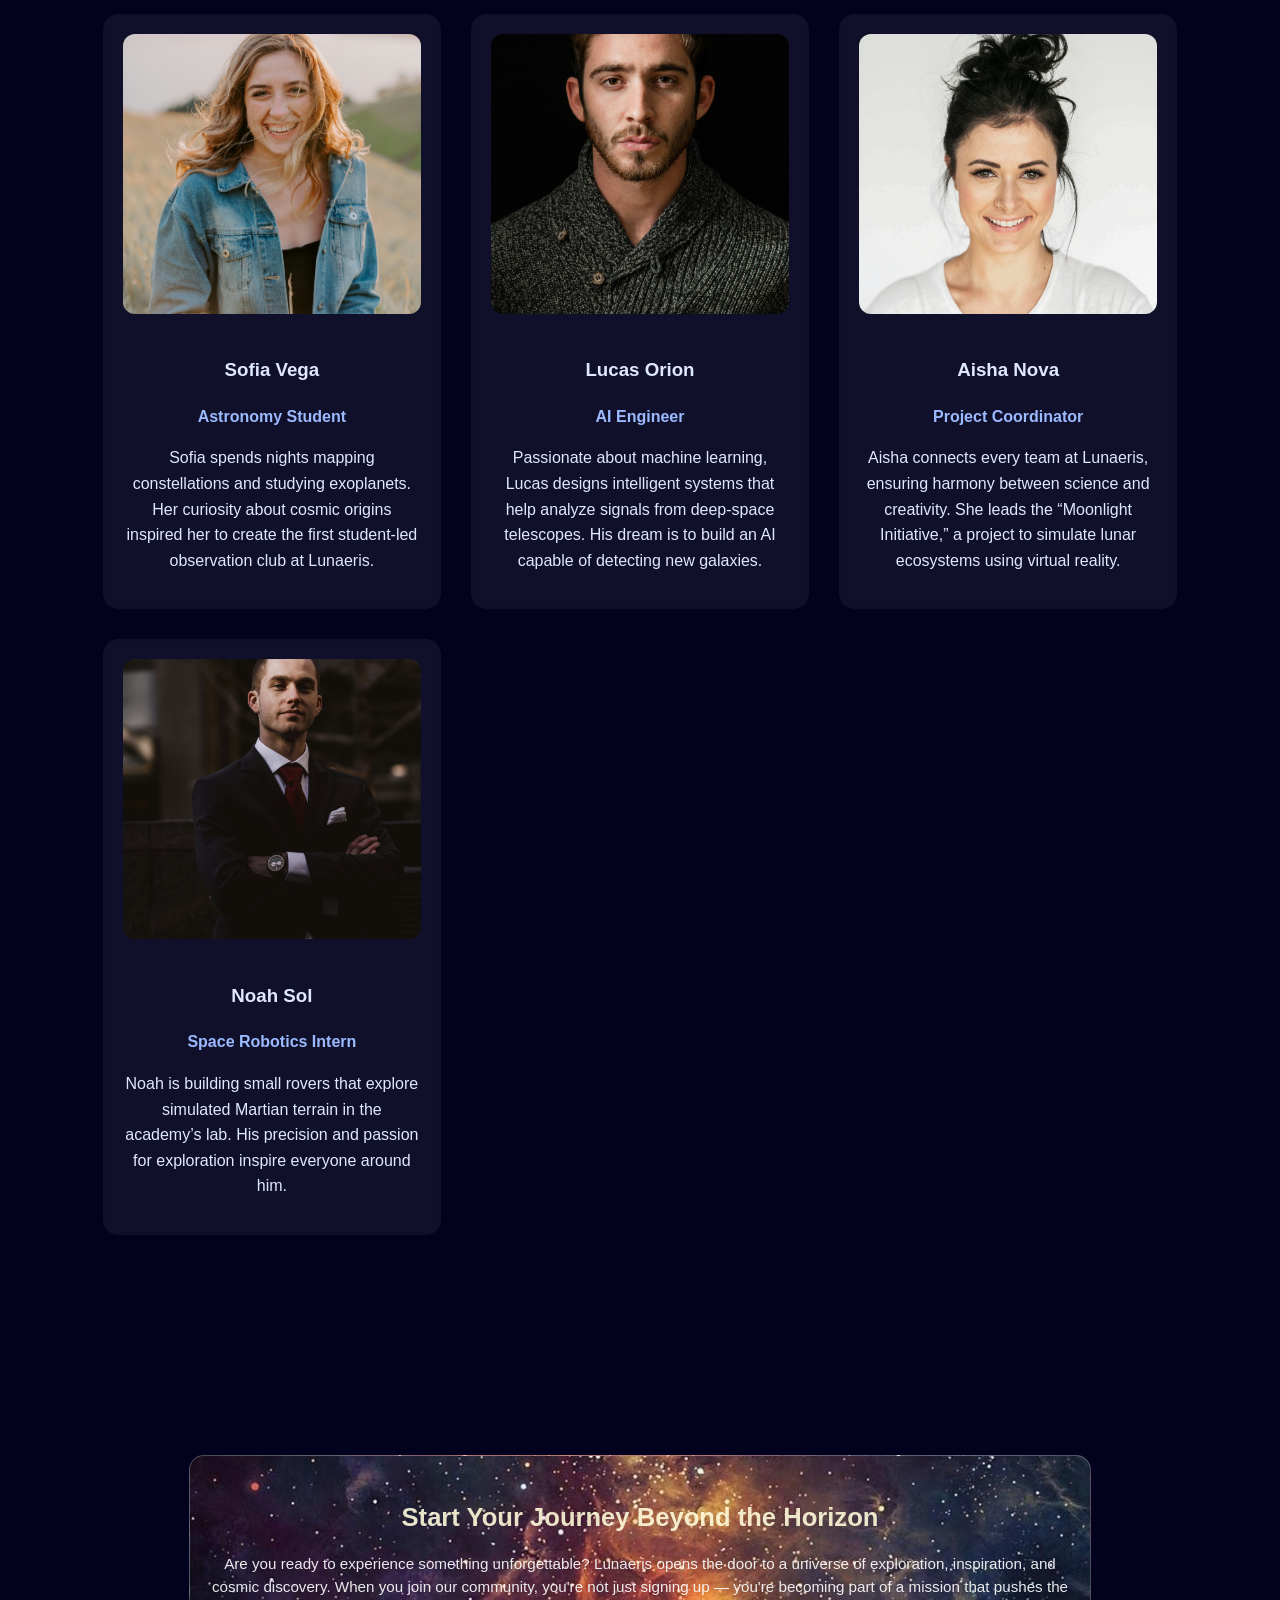
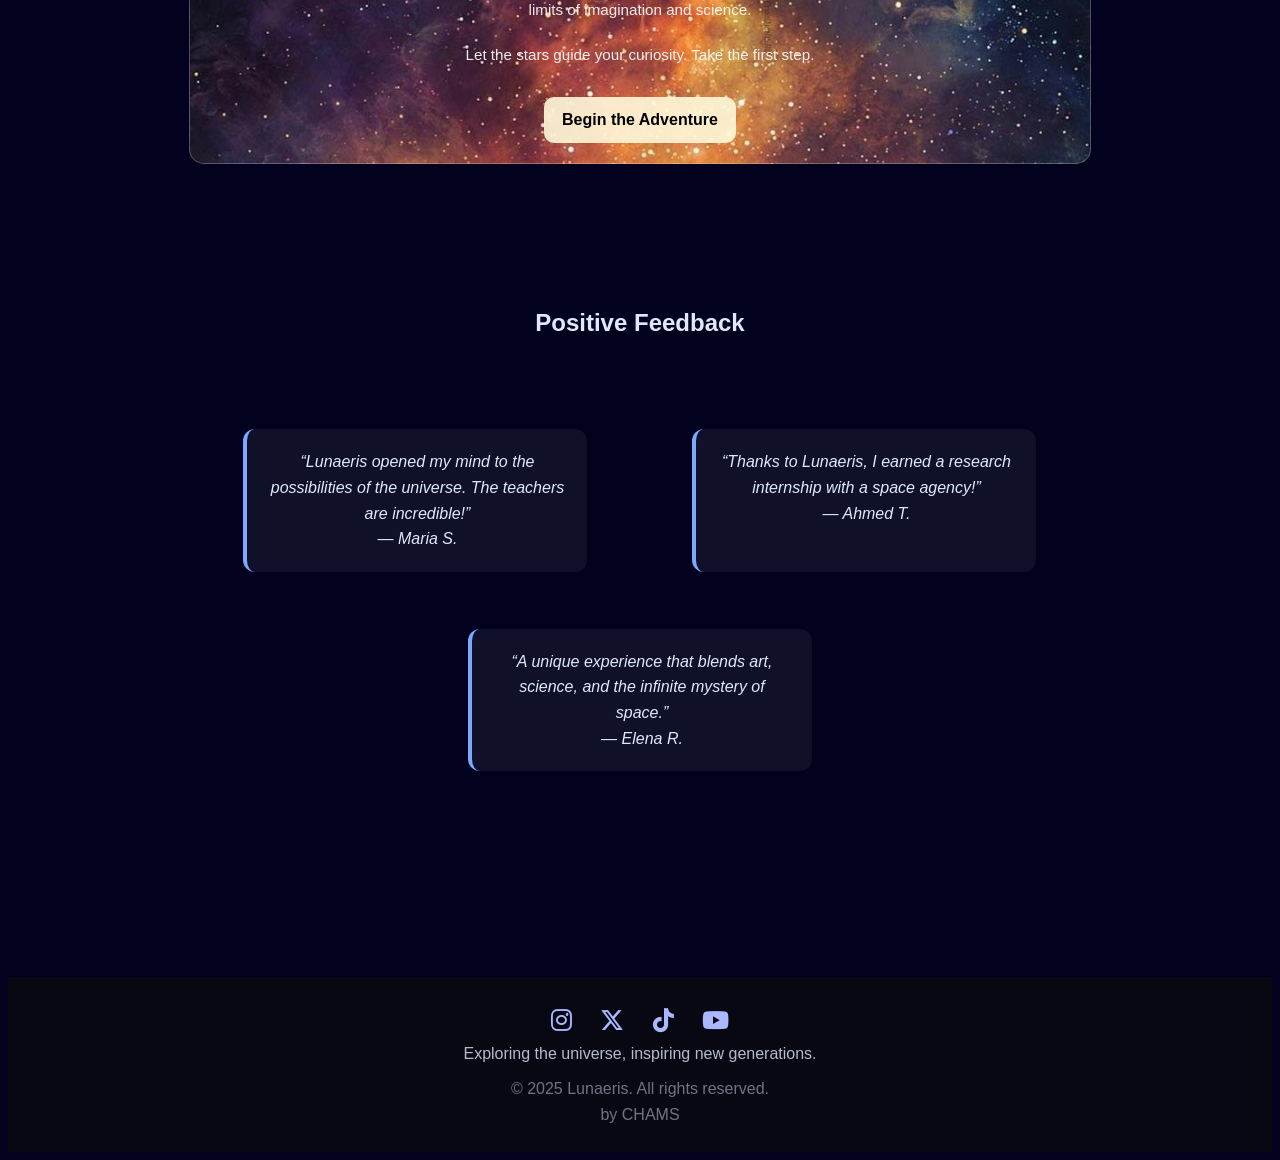
==== commit b2c97696: "change 6" ====
--- a/index.html
+++ b/index.html
@@ -21,12 +21,12 @@
         <nav class="nav">
             <ul class="nav-list">
 
-                <li><a href="about.html" >About</a></li>
+                <li><a href="about.html">About</a></li>
                 <li><a href="#program">Program</a></li>
                 <li><a href="#members">Members</a></li>
                 <li><a href="#feedback">Feedback</a></li>
-                <li><a href="gallery.html" >Gallery</a></li>
-                <li><a href="form.html" >Sign Up</a></li>
+                <li><a href="gallery.html">Gallery</a></li>
+                <li><a href="form.html">Sign Up</a></li>
             </ul>
         </nav>
     </header>
@@ -43,8 +43,6 @@
                 <p>Discover, Learn, and Dream about space exploration with Lunaeris.</p>
             </div>
         </section>
-
-        <!-- ABOUT SECTION -->
 
         <section id="about" class="about-lunaeris">
             <h2>About Lunaeris</h2>
@@ -54,119 +52,167 @@
                 symbolism with the concept
                 of <strong><i>aeris</i></strong> (air, elevation), creating an identity that represents growth,
                 creativity, and learning that rises above the ordinary.</p>
+
+            <p class="program-intro">
+                The Lunaeris learning path blends scientific knowledge, hands-on experimentation, and creative thinking.
+                Our students explore the universe through modern tools, real scientific methods, and collaborative
+                missions that encourage both independence and teamwork. Every module is designed to develop practical
+                skills while inspiring a deeper understanding of our place in the cosmos.
+            </p>
+
         </section>
 
-        <!-- PROGRAM SECTION -->
         <section id="program" class="program">
             <h2>Study Program</h2>
+
             <div class="program-grid">
-                <div class="program-item">
-                    <h3>&#127756; Space Technology</h3>
-                    <p>Learn about spacecraft design, robotics, and propulsion systems used in modern missions.</p>
-                </div>
-                <div class="program-item">
-                    <h3>&#128640; Astronomy & Physics</h3>
-                    <p>Understand celestial phenomena, stars, and galaxies through observation and research.</p>
-                </div>
-                <div class="program-item">
-                    <h3> &#129504; AI in Space</h3>
-                    <p>Discover how artificial intelligence supports exploration, automation, and data analysis.</p>
-                </div>
-            </div>
-        </section>
-
-        <!-- MEMBERS SECTION -->
-        <section id="members" class="members">
-            <h2>Our Members</h2>
-            <p>Meet the dreamers, engineers, and artists shaping the next generation of space exploration at
-                Lunaeris Academy.
-            </p>
-
-            <div class="members-grid">
-                <div class="member-card">
-                    <img src="Recursos/sofia.jpg" alt="Sofia Vega">
-                    <h3>Sofia Vega</h3>
-                    <p class="role">Astronomy Student</p>
-                    <p class="desc">
-                        Sofia spends nights mapping constellations and studying exoplanets. Her curiosity about
-                        cosmic origins
-                        inspired
-                        her to create the first student-led observation club at Lunaeris.
-                    </p>
-                </div>
-
-                <div class="member-card">
-                    <img src="Recursos/lucas.jpg" alt="Lucas Orion">
-                    <h3>Lucas Orion</h3>
-                    <p class="role">AI Engineer</p>
-                    <p class="desc">
-                        Passionate about machine learning, Lucas designs intelligent systems that help analyze
-                        signals from
-                        deep-space telescopes.
-                        His dream is to build an AI capable of detecting new galaxies.
-                    </p>
-                </div>
-
-                <div class="member-card">
-                    <img src="Recursos/aicha.jpg" alt="Aisha Nova">
-                    <h3>Aisha Nova</h3>
-                    <p class="role">Project Coordinator</p>
-                    <p class="desc">
-                        Aisha connects every team at Lunaeris, ensuring harmony between science and creativity.
-                        She leads the “Moonlight Initiative,” a project to simulate lunar ecosystems using virtual
-                        reality.
-                    </p>
-                </div>
-
-                <div class="member-card">
-                    <img src="Recursos/noah.jpg" alt="Noah Sol">
-                    <h3>Noah Sol</h3>
-                    <p class="role">Space Robotics Intern</p>
-                    <p class="desc">
-                        Noah is building small rovers that explore simulated Martian terrain in the academy’s lab.
-                        His precision and passion for exploration inspire everyone around him.
-                    </p>
-                </div>
-            </div>
-        </section>
-
-        <div class="glass-box">
-            <h2>Start Your Journey Beyond the Horizon</h2>
-            <p>
-                Are you ready to experience something unforgettable?
-                Lunaeris opens the door to a universe of exploration, inspiration, and cosmic discovery.
-                When you join our community, you're not just signing up — you're becoming part of a mission
-                that pushes the limits of imagination and science.
+
+                <div class="program-item flip-card">
+                    <div class="flip-inner">
+
+                        <div class="flip-front">
+                            <h3>&#127756; Space Technology</h3>
+                            <img src="Recursos/space.jpeg" alt="Space Technology">
+                        </div>
+
+                        <div class="flip-back">
+                            <p>
+                                Students are introduced to spacecraft engineering, propulsion, robotics,
+                                and satellite systems. From understanding how rockets work to analyzing mission
+                                design, this module prepares future innovators for careers in aerospace.
+                            </p>
+                        </div>
+
+                    </div>
+                </div>
+
+                <div class="program-item flip-card">
+                    <div class="flip-inner">
+
+                        <div class="flip-front">
+                            <h3>&#128640; Astronomy & Physics</h3>
+                            <img src="Recursos/astronomy & physics.jpeg" alt="Astronomy & Physics">
+                        </div>
+
+                        <div class="flip-back">
+                            <p>
+                                This course dives into celestial phenomena, planetary science, star formation,
+                                galaxies, and cosmic evolution. Students learn observation techniques and
+                                interpret astronomical data using real scientific methods.
+                            </p>
+                        </div>
+
+                    </div>
+                </div>
+
+                <div class="program-item flip-card">
+                    <div class="flip-inner">
+
+                        <div class="flip-front">
+                            <h3>&#129504; AI in Space</h3>
+                            <img src="Recursos/ai space.jpeg" alt="AI in Space">
+                        </div>
+
+                        <div class="flip-back">
+                            <p>
+                                Artificial intelligence plays a key role in space missions from analyzing telescope
+                                images to guiding autonomous rovers. Students experiment with algorithms and explore
+                                the future of intelligent exploration.
+                            </p>
+                        </div>
+
+                    </div>
+                </div>
+
+            </div>
+
+
+            <section id="members" class="members">
+                <h2>Our Members</h2>
+                <p>Meet the dreamers, engineers, and artists shaping the next generation of space exploration at Lunaeris Academy.</p>
+
+                <div class="members-grid">
+                    <div class="member-card">
+                        <img src="Recursos/sofia.jpg" alt="Sofia Vega">
+                        <h3>Sofia Vega</h3>
+                        <p class="role">Astronomy Student</p>
+                        <p class="desc">
+                            Sofia spends nights mapping constellations and studying exoplanets. Her curiosity about
+                            cosmic origins inspired her to create the first student-led observation club at Lunaeris.
+                        </p>
+                    </div>
+
+                    <div class="member-card">
+                        <img src="Recursos/lucas.jpg" alt="Lucas Orion">
+                        <h3>Lucas Orion</h3>
+                        <p class="role">AI Engineer</p>
+                        <p class="desc">
+                            Passionate about machine learning, Lucas designs intelligent systems that help analyze
+                            signals from
+                            deep-space telescopes.
+                            His dream is to build an AI capable of detecting new galaxies.
+                        </p>
+                    </div>
+
+                    <div class="member-card">
+                        <img src="Recursos/aicha.jpg" alt="Aisha Nova">
+                        <h3>Aisha Nova</h3>
+                        <p class="role">Project Coordinator</p>
+                        <p class="desc">
+                            Aisha connects every team at Lunaeris, ensuring harmony between science and creativity.
+                            She leads the “Moonlight Initiative,” a project to simulate lunar ecosystems using virtual
+                            reality.
+                        </p>
+                    </div>
+
+                    <div class="member-card">
+                        <img src="Recursos/noah.jpg" alt="Noah Sol">
+                        <h3>Noah Sol</h3>
+                        <p class="role">Space Robotics Intern</p>
+                        <p class="desc">
+                            Noah is building small rovers that explore simulated Martian terrain in the academy’s lab.
+                            His precision and passion for exploration inspire everyone around him.
+                        </p>
+                    </div>
+                </div>
+            </section>
+
+            <div class="glass-box">
+                <h2>Start Your Journey Beyond the Horizon</h2>
+                <p>
+                    Are you ready to experience something unforgettable?
+                    Lunaeris opens the door to a universe of exploration, inspiration, and cosmic discovery.
+                    When you join our community, you're not just signing up — you're becoming part of a mission
+                    that pushes the limits of imagination and science.
+                    <br><br>
+                    Let the stars guide your curiosity. Take the first step.
+                </p>
+                <a href="form.html">Begin the Adventure </a>
+            </div>
+
+
+            <section id="feedback" class="feedback">
+                <h2>Positive Feedback</h2>
                 <br><br>
-                Let the stars guide your curiosity. Take the first step.
-            </p>
-            <a href="form.html">Begin the Adventure →</a>
-        </div>
-
-        <!-- FEEDBACK SECTION -->
-        <section id="feedback" class="feedback">
-            <h2>Positive Feedback</h2>
-            <br><br>
-            <div class="feedback-grid">
-                <blockquote>
-                    “Lunaeris opened my mind to the possibilities of the universe. The teachers are incredible!”<br>
-                    <span>— Maria S.</span>
-                </blockquote>
-                <blockquote>
-                    “Thanks to Lunaeris, I earned a research internship with a space agency!”<br>
-                    <span>— Ahmed T.</span>
-                </blockquote>
-                <blockquote>
-                    “A unique experience that blends art, science, and the infinite mystery of space.”<br>
-                    <span>— Elena R.</span>
-                </blockquote>
-            </div>
-        </section>
+                <div class="feedback-grid">
+                    <blockquote>
+                        “Lunaeris opened my mind to the possibilities of the universe. The teachers are incredible!”<br>
+                        <span>— Maria S.</span>
+                    </blockquote>
+                    <blockquote>
+                        “Thanks to Lunaeris, I earned a research internship with a space agency!”<br>
+                        <span>— Ahmed T.</span>
+                    </blockquote>
+                    <blockquote>
+                        “A unique experience that blends art, science, and the infinite mystery of space.”<br>
+                        <span>— Elena R.</span>
+                    </blockquote>
+                </div>
+            </section>
 
 
     </main>
     <footer class="footer">
-
 
         <div class="social">
             <a href="#" aria-label="Instagram"><i class="fa-brands fa-instagram"></i></a>
--- a/css/style.css
+++ b/css/style.css
@@ -116,7 +116,7 @@
     text-shadow: 0 0 15px rgba(180, 200, 255, 0.7);
 }
 
-/* GRID program */
+/* PROGRAM GRID */
 
 .program {
     padding: 70px 0;
@@ -126,20 +126,95 @@
 .program-grid {
     display: grid;
     grid-template-columns: repeat(auto-fit, minmax(260px, 1fr));
-    gap: 25px;
-    margin-top: 30px;
-}
-
-.program-item {
+    gap: 60px;
+    margin-top: 40px;
+    padding: 0 25px;
+    justify-items: center;
+
+}
+
+/* FLIP CARDS */
+
+.flip-card {
+    width: 100%;
+    max-width: 320px;
+    height: 260px;
+    perspective: 1000px;
+    display: flex;
+    justify-content: center;
+    align-items: center;
+    margin: 0 auto;
+    position: relative;
+}
+
+.flip-inner {
+    width: 100%;
+    height: 100%;
+    position: relative;
+
+    transform-style: preserve-3d;
+    transition: transform 0.8s ease;
+    border-radius: 15px;
+}
+
+.flip-card:hover .flip-inner {
+    transform: rotateY(180deg);
+}
+
+.flip-front,
+.flip-back {
+    position: absolute;
+    width: 100%;
+    height: 100%;
+
+    backface-visibility: hidden;
+    border-radius: 15px;
+
     background: rgba(255, 255, 255, 0.06);
+    backdrop-filter: blur(6px);
+
     padding: 20px;
-    border-radius: 12px;
-    backdrop-filter: blur(4px);
-    transition: transform 0.3s;
-}
-
-.program-item:hover {
-    transform: translateY(-8px);
+    display: flex;
+    flex-direction: column;
+    justify-content: center;
+    align-items: center;
+    text-align: center;
+}
+
+/* FRONT */
+.flip-front h3 {
+    margin-bottom: 12px;
+    color: #9ad4ff;
+}
+
+.flip-front img {
+    width: 80%;
+    height: 130px;
+    object-fit: cover;
+    border-radius: 10px;
+    opacity: 0.9;
+}
+
+/* BACK */
+.flip-back {
+    transform: rotateY(180deg);
+}
+
+.flip-back p {
+    color: #e0e8ff;
+    font-size: 0.95rem;
+    line-height: 1.5;
+}
+
+@media (max-width: 768px) {
+    .flip-card {
+        height: 300px;
+        max-width: 90%;
+    }
+
+    .flip-front img {
+        height: 150px;
+    }
 }
 
 /* MEMBERS GRID */
@@ -408,3 +483,6 @@
     transform: scale(1.05);
 }
 
+
+
+
